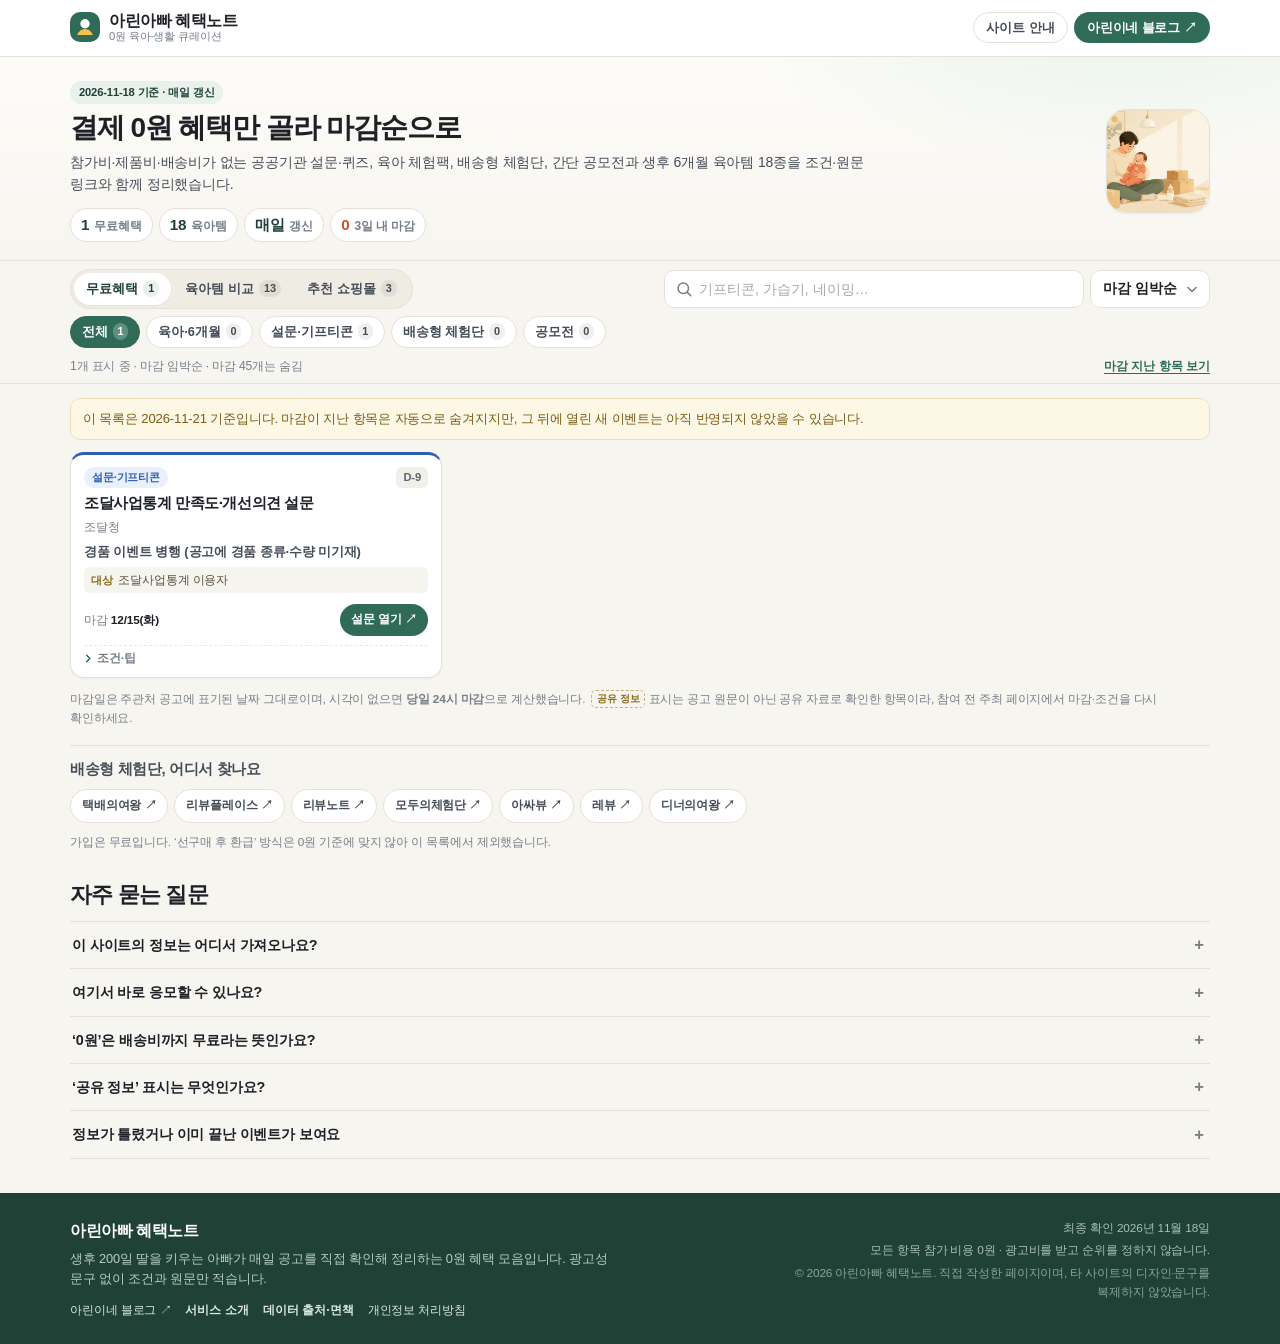
==== index.html @ 3f247040 "혜택노트: 11/21 기준 46건 갱신 — 마감 지난 9건 정리, 공개 0원 6건 추가(한양도성 만족도·북구 정책퀴즈·행안부 규제합리화·KSPO 신규사업·농식품 기술상용화 투표·관" ====
<!DOCTYPE html>
<html lang="ko">
<head>
<meta charset="utf-8">
<meta name="viewport" content="width=device-width, initial-scale=1">
<title>아린아빠 혜택노트 | 0원 육아·생활 무료혜택 46건 · 육아템 18종</title>
<meta name="description" content="결제 0원으로 참여하는 육아 체험팩, 공공기관 설문·퀴즈, 배송형 체험단, 간단 공모전 46건과 생후 6개월 육아템 18종을 마감일·조건·원문 링크로 정리했습니다. 2026년 11월 21일 기준.">
<meta name="robots" content="index, follow">
<meta name="theme-color" content="#2f6b57">
<link rel="canonical" href="https://arin-papa.github.io/">
<meta property="og:type" content="website">
<meta property="og:title" content="아린아빠 혜택노트 — 0원 육아·생활 혜택 46건">
<meta property="og:description" content="무료혜택 46건을 마감순으로, 육아템 18종을 가격·체크포인트와 함께 한 화면에 정리했습니다.">
<meta property="og:site_name" content="아린아빠 혜택노트">
<meta property="og:image" content="https://arin-papa.github.io/assets/hero-og.jpg">
<meta property="og:image:width" content="1200">
<meta property="og:image:height" content="630">
<meta property="og:image:alt" content="아빠가 아기를 안고 택배 상자 옆에 앉아 있는 육아 일러스트">
<meta name="twitter:card" content="summary_large_image">
<link rel="icon" href="data:image/svg+xml,%3Csvg xmlns='http://www.w3.org/2000/svg' viewBox='0 0 64 64'%3E%3Crect width='64' height='64' rx='16' fill='%232f6b57'/%3E%3Ccircle cx='32' cy='26' r='11' fill='%23fff'/%3E%3Cpath d='M14 50c4-9 10-14 18-14s14 5 18 14z' fill='%23f2c14e'/%3E%3C/svg%3E">
<link rel="stylesheet" href="style.css?v=20261117e">
<!-- Google tag (gtag.js) · Google Analytics 4 방문자 통계 (자세한 내용은 privacy.html 2항) -->
<script async src="https://www.googletagmanager.com/gtag/js?id=G-89RTVKR5KF"></script>
<script>
  window.dataLayer = window.dataLayer || [];
  function gtag(){dataLayer.push(arguments);}
  gtag('js', new Date());
  gtag('config', 'G-89RTVKR5KF');
</script>
</head>
<body>
<a class="skip-link" href="#main">본문으로 바로가기</a>

<header class="site-header">
  <div class="wrap header-inner">
    <a class="brand" href="./" aria-label="아린아빠 혜택노트 홈">
      <span class="brand-mark" aria-hidden="true">
        <svg viewBox="0 0 64 64" width="30" height="30" role="presentation" focusable="false">
          <rect width="64" height="64" rx="16" fill="#2f6b57"></rect>
          <circle cx="32" cy="25" r="10" fill="#ffffff"></circle>
          <path d="M15 49c3.6-8.6 9.4-13 17-13s13.4 4.4 17 13z" fill="#f2c14e"></path>
        </svg>
      </span>
      <span class="brand-text">
        <strong>아린아빠 혜택노트</strong>
        <small>0원 육아·생활 큐레이션</small>
      </span>
    </a>
    <div class="header-actions">
      <button type="button" class="btn btn-ghost" data-modal="guide">사이트 안내</button>
      <a class="btn btn-blog" href="https://blog.naver.com/sin8153" target="_blank" rel="noopener noreferrer">
        아린이네 블로그 <span aria-hidden="true">↗</span><span class="sr-only">(새 창)</span>
      </a>
    </div>
  </div>
</header>

<main id="main">
  <section class="hero">
    <div class="wrap hero-inner">
      <div class="hero-copy">
        <p class="eyebrow">2026-11-18 기준 · 매일 갱신</p>
        <h1>결제 0원 혜택만 골라 마감순으로</h1>
        <p class="hero-line">
          참가비·제품비·배송비가 없는 공공기관 설문·퀴즈, 육아 체험팩, 배송형 체험단, 간단 공모전과
          생후 6개월 육아템 18종을 조건·원문 링크와 함께 정리했습니다.
        </p>
        <ul class="stat-chips">
          <li><strong id="statTotal">46</strong> 무료혜택</li>
          <li><strong id="statItems">13</strong> 육아템</li>
          <li><strong>매일</strong> 갱신</li>
          <li class="chip-soon"><strong id="statSoon">0</strong> 3일 내 마감</li>
        </ul>
      </div>
      <img class="hero-thumb" src="assets/hero.webp" width="1440" height="810"
           alt="아빠가 아기를 안고 거실에서 택배 상자와 함께 앉아 있는 육아 일러스트"
           fetchpriority="high" decoding="async">
    </div>
  </section>

  <section class="toolbar" id="toolbar" aria-label="보기 선택과 검색">
    <div class="wrap">
      <div class="view-tabs" id="viewTabs" role="tablist" aria-label="보기">
        <button type="button" role="tab" class="view-tab is-active" data-view="events" aria-selected="true" aria-controls="view-events">
          무료혜택 <span class="vt-count" id="vtEvents">46</span>
        </button>
        <button type="button" role="tab" class="view-tab" data-view="babyitems" aria-selected="false" aria-controls="view-babyitems">
          육아템 비교 <span class="vt-count">13</span>
        </button>
        <button type="button" role="tab" class="view-tab" data-view="picks" aria-selected="false" aria-controls="view-picks">
          추천 쇼핑몰 <span class="vt-count">3</span>
        </button>
      </div>
      <div class="controls">
        <div class="search-field">
          <svg viewBox="0 0 24 24" width="18" height="18" aria-hidden="true" focusable="false">
            <circle cx="11" cy="11" r="7" fill="none" stroke="currentColor" stroke-width="2"></circle>
            <path d="M16.5 16.5 21 21" fill="none" stroke="currentColor" stroke-width="2" stroke-linecap="round"></path>
          </svg>
          <label class="sr-only" for="search">키워드 검색</label>
          <input id="search" type="search" autocomplete="off" placeholder="기프티콘, 가습기, 네이밍…">
        </div>
        <div class="select-field" id="sortField">
          <label class="sr-only" for="sort">정렬</label>
          <select id="sort">
            <option value="deadline">마감 임박순</option>
            <option value="latest">최신순</option>
          </select>
        </div>
      </div>
      <div class="tabs" id="eventsFilters">
        <div class="tabs-row" id="tabs" role="tablist" aria-label="카테고리"></div>
      </div>
      <div class="result-line" id="resultLine">
        <p id="resultCount" aria-live="polite">목록을 불러오는 중입니다…</p>
        <button type="button" class="link-btn" id="toggleExpired" aria-pressed="false">마감 지난 항목 보기</button>
      </div>
    </div>
  </section>

  <section class="wrap view" id="view-events" data-view-panel="events" aria-label="무료혜택 목록">
    <p class="stale" id="staleNotice" hidden></p>
        <noscript>
      <div class="nojs">
        <p class="nojs-title">자바스크립트를 끄고 보시는 경우 — 2026-11-21 기준 마감 전 목록</p>
        <ul>
        <li><span class="nojs-cat">공모전</span> <a href="https://blog.naver.com/ppspr/224440256164" target="_blank" rel="noopener noreferrer">2026 조달청 AI 게임·콘텐츠 공모전</a> <span class="nojs-meta">조달청 · 마감 11/22(일)</span></li>
        <li><span class="nojs-cat">설문·기프티콘</span> <a href="https://bukgu.gwangju.kr/policyQuizForm.es?mid=a10202140100&amp;pq_seq=286" target="_blank" rel="noopener noreferrer">전남광주통합특별시 북구 제41회 정책퀴즈</a> <span class="nojs-meta">전남광주통합특별시 북구 · 마감 11/22(일) 24:00</span></li>
        <li><span class="nojs-cat">설문·기프티콘</span> <a href="https://forms.gle/Fsh6T6zqCejpZkdn7" target="_blank" rel="noopener noreferrer">2026 연말 결산 &amp; 2027 프로그램 설문조사</a> <span class="nojs-meta">강원권통일플러스센터 · 마감 11/22(일)</span></li>
        <li><span class="nojs-cat">설문·기프티콘</span> <a href="https://m.site.naver.com/2k6kv" target="_blank" rel="noopener noreferrer">2026년 하반기 서울 한양도성 누리집 이용자 만족도 조사</a> <span class="nojs-meta">서울특별시 문화본부 문화유산과 · 마감 11/22(일)</span></li>
        <li><span class="nojs-cat">설문·기프티콘</span> <a href="https://www.itstat.go.kr/itstat/kor/event/EventList.html" target="_blank" rel="noopener noreferrer">11월 퀴즈이벤트 — ICT 통계포털</a> <span class="nojs-meta">정보통신정책연구원 ICT 통계포털 · 마감 11/22(일)</span></li>
        <li><span class="nojs-cat">설문·기프티콘</span> <a href="https://docs.google.com/forms/d/e/1FAIpQLSccXsjQVhJ2QcIni8qExKxnAhWPwmHj_ldjvDSm-RMd26UBfw/viewform" target="_blank" rel="noopener noreferrer">2026년 공공기관 인지도조사</a> <span class="nojs-meta">국토안전관리원 · 마감 11/22(일)</span></li>
        <li><span class="nojs-cat">설문·기프티콘</span> <a href="https://form.naver.com/response/2wnnBoAUXQf" target="_blank" rel="noopener noreferrer">어선거래시스템 11월 퀴즈 이벤트</a> <span class="nojs-meta">한국해양교통안전공단 · 마감 11/22(일) 24:00</span></li>
        <li><span class="nojs-cat">설문·기프티콘</span> <a href="https://naver.me/xxonvx3v" target="_blank" rel="noopener noreferrer">2026년 라이브서울 만족도 조사</a> <span class="nojs-meta">서울특별시 · 마감 11/22(일)</span></li>
        <li><span class="nojs-cat">설문·기프티콘</span> <a href="https://form.naver.com/response/L5s0Ca0tbcJ" target="_blank" rel="noopener noreferrer">2026 만족도 이벤트</a> <span class="nojs-meta">행정중심복합도시건설청 · 마감 11/22(일)</span></li>
        <li><span class="nojs-cat">설문·기프티콘</span> <a href="https://form.naver.com/response/E6Xx2J8d12B" target="_blank" rel="noopener noreferrer">2026 성과공유회 우수사례(Best Practice) 대국민 투표</a> <span class="nojs-meta">한국자산관리공사(캠코) · 마감 11/23(월) 00:00</span></li>
        <li><span class="nojs-cat">배송형 체험단</span> <a href="https://www.reviewplace.co.kr" target="_blank" rel="noopener noreferrer">갓파이어 소화패치 체험단</a> <span class="nojs-meta">리뷰플레이스 · 마감 11/23(월)</span></li>
        <li><span class="nojs-cat">배송형 체험단</span> <a href="https://www.musinsa.com" target="_blank" rel="noopener noreferrer">르포스 드로즈·발열내의 체험단</a> <span class="nojs-meta">무신사 · 마감 11/23(월)</span></li>
        <li><span class="nojs-cat">설문·기프티콘</span> <a href="https://docs.google.com/forms/d/e/1FAIpQLSfQibLbHhNasaa8i2vtvhjDJBP7iXLAvYtKL-vOTcmPqJp9AA/viewform" target="_blank" rel="noopener noreferrer">2026 이용자 설문조사 — 빅카인즈</a> <span class="nojs-meta">한국언론진흥재단 · 마감 11/23(월)</span></li>
        <li><span class="nojs-cat">설문·기프티콘</span> <a href="https://forms.gle/qtry5sDFEmtrSbMZ8" target="_blank" rel="noopener noreferrer">문화빅데이터 플랫폼 이용자 만족도 조사</a> <span class="nojs-meta">한국문화정보원 · 마감 11/23(월)</span></li>
        <li><span class="nojs-cat">설문·기프티콘</span> <a href="https://forms.gle/ve2ZQSUqmarnacfN8" target="_blank" rel="noopener noreferrer">다누리포털·한국생활안내 만족도 조사</a> <span class="nojs-meta">한국건강가정진흥원 · 마감 11/23(월)</span></li>
        <li><span class="nojs-cat">설문·기프티콘</span> <a href="https://form.naver.com/response/F2bdd7Tb5NB" target="_blank" rel="noopener noreferrer">국립여성사전시관 누리집 이용객 만족도 설문</a> <span class="nojs-meta">국립여성사전시관(성평등가족부) · 마감 11/23(월)</span></li>
        <li><span class="nojs-cat">설문·기프티콘</span> <a href="https://form.naver.com/response/Bvym7XatZpO" target="_blank" rel="noopener noreferrer">2026년 공공데이터 대국민 설문조사</a> <span class="nojs-meta">부산시설공단 · 마감 11/24(화) 18:00</span></li>
        <li><span class="nojs-cat">배송형 체험단</span> <a href="https://tqueens.net/taste/1658488" target="_blank" rel="noopener noreferrer">[블레쥬] 아토지세라 피부장벽 크림 체험단</a> <span class="nojs-meta">택배의여왕 · 마감 11/24(화)</span></li>
        <li><span class="nojs-cat">배송형 체험단</span> <a href="https://tqueens.net/taste/1641048" target="_blank" rel="noopener noreferrer">[모먼스트] 매트리스 방수커버 체험단</a> <span class="nojs-meta">택배의여왕 · 마감 11/24(화)</span></li>
        <li><span class="nojs-cat">배송형 체험단</span> <a href="https://tqueens.net/taste/1634371" target="_blank" rel="noopener noreferrer">[스낵큐] 저당 흑미비스킷 체험단</a> <span class="nojs-meta">택배의여왕 · 마감 11/24(화)</span></li>
        <li><span class="nojs-cat">설문·기프티콘</span> <a href="https://naver.me/5vJ9wBGB" target="_blank" rel="noopener noreferrer">SNS 만족도 조사</a> <span class="nojs-meta">대구광역시 북구청 · 마감 11/24(화)</span></li>
        <li><span class="nojs-cat">설문·기프티콘</span> <a href="https://modu.go.kr/fron/jdgmn/jdgmnView.do?menu_id=393&amp;qustnr_id=ad8b2fec1f24433f85203953e7700d65" target="_blank" rel="noopener noreferrer">KSPO 신규사업 발굴 아이디어 공모 국민심사</a> <span class="nojs-meta">서울올림픽기념국민체육진흥공단 · 마감 11/24(화) 24:00</span></li>
        <li><span class="nojs-cat">배송형 체험단</span> <a href="https://tqueens.net/taste/1660064" target="_blank" rel="noopener noreferrer">[덴틱스] 칫솔살균기 0차 체험단</a> <span class="nojs-meta">택배의여왕 × 덴틱스 · 마감 11/25(수)</span></li>
        <li><span class="nojs-cat">설문·기프티콘</span> <a href="https://form.naver.com/response/AJpHyznLro8" target="_blank" rel="noopener noreferrer">2026 홈페이지 이용자 만족도 조사</a> <span class="nojs-meta">농식품정보누리 · 마감 11/27(금) 23:30</span></li>
        <li><span class="nojs-cat">설문·기프티콘</span> <a href="https://www.haman.go.kr" target="_blank" rel="noopener noreferrer">2026 함안을 빛낸 으뜸 정책 10선 설문</a> <span class="nojs-meta">함안군 · 마감 11/27(금)</span></li>
        <li><span class="nojs-cat">설문·기프티콘</span> <a href="https://docs.google.com/forms/d/e/1FAIpQLScbULxGiqtyLKZudfC277jBbyqD3F9ARdtvrijmKfpslPKqsw/viewform" target="_blank" rel="noopener noreferrer">가치체계 공유도 2차 조사</a> <span class="nojs-meta">국토안전관리원 · 마감 11/27(금)</span></li>
        <li><span class="nojs-cat">설문·기프티콘</span> <a href="https://forms.gle/QWdVmEYnasWsddWJ8" target="_blank" rel="noopener noreferrer">2026 지진안전 누리집 11월 퀴즈 EVENT</a> <span class="nojs-meta">행정안전부 지진안전 누리집 · 마감 11/27(금)</span></li>
        <li><span class="nojs-cat">공모전</span> <a href="https://main.kotsa.or.kr/portal/bbs/notice_view.do?bbscCode=notice&amp;bbscSeqn=18460&amp;menuCode=05010100" target="_blank" rel="noopener noreferrer">저상 좌석버스 네이밍·아이콘 공모전</a> <span class="nojs-meta">(사)한국지체장애인협회 · 마감 11/29(일)</span></li>
        <li><span class="nojs-cat">설문·기프티콘</span> <a href="https://www.gy1pick.kr" target="_blank" rel="noopener noreferrer">고양소식·고양원픽 독자 만족도 조사</a> <span class="nojs-meta">고양특례시 · 마감 11/29(일)</span></li>
        <li><span class="nojs-cat">설문·기프티콘</span> <a href="https://d2y0dq2lemx2do.cloudfront.net" target="_blank" rel="noopener noreferrer">누리집 이용자 만족도 조사</a> <span class="nojs-meta">국립한글박물관 · 마감 11/29(일)</span></li>
        <li><span class="nojs-cat">설문·기프티콘</span> <a href="https://www.nhis.or.kr" target="_blank" rel="noopener noreferrer">건강모아 서비스 만족도 조사 이벤트</a> <span class="nojs-meta">국민건강보험공단 · 마감 11/29(일)</span></li>
        <li><span class="nojs-cat">설문·기프티콘</span> <a href="https://www.epeople.go.kr/nep/thk/subj/SubjThinkList.npaid" target="_blank" rel="noopener noreferrer">관세국경인재개발원 2차 기관 인지도 설문조사</a> <span class="nojs-meta">관세청 관세국경인재개발원 · 마감 11/30(월) 00:00</span></li>
        <li><span class="nojs-cat">설문·기프티콘</span> <a href="https://modu.go.kr/fron/jdgmn/jdgmnView.do?menu_id=393&amp;qustnr_id=f8772134e8a44ee194218261dfae53c2" target="_blank" rel="noopener noreferrer">2026 농식품 기술상용화 우수성과 국민투표</a> <span class="nojs-meta">농림식품기술기획평가원 · 마감 11/30(월) 15:00</span></li>
        <li><span class="nojs-cat">육아·6개월</span> <a href="https://docs.google.com/forms/d/e/1FAIpQLSfiSA7Lm6ufAeTxc_Cmn6Pm63NlQdiByehWYnpaGNhgd9JYqw/viewform" target="_blank" rel="noopener noreferrer">토리박스 1차 — 12개 브랜드 육아 큐레이션 박스</a> <span class="nojs-meta">마더케이 멘토리 · 마감 11/30(월)</span></li>
        <li><span class="nojs-cat">설문·기프티콘</span> <a href="https://naver.me/xvCODXOE" target="_blank" rel="noopener noreferrer">보조금통합포털 만족도 설문조사</a> <span class="nojs-meta">보조금통합포털(기획재정부·한국재정정보원) · 마감 11/30(월)</span></li>
        <li><span class="nojs-cat">설문·기프티콘</span> <a href="https://form.naver.com/response/AoMxY2hwW3X" target="_blank" rel="noopener noreferrer">2026년 시정소식지 「복사골부천」 만족도 조사</a> <span class="nojs-meta">부천시 · 마감 11/30(월)</span></li>
        <li><span class="nojs-cat">설문·기프티콘</span> <a href="https://forms.gle/9ZFXEF5FzUYPyztDA" target="_blank" rel="noopener noreferrer">디지털윤리 퀴즈 「AI 육아상담소」 11월</a> <span class="nojs-meta">방송미디어통신위원회·한국지능정보사회진흥원 · 마감 11/30(월)</span></li>
        <li><span class="nojs-cat">설문·기프티콘</span> <a href="https://forms.gle/WJDgMfBPfS6yhoCJ8" target="_blank" rel="noopener noreferrer">디지털윤리 퀴즈 「AI 진실게임」 11월</a> <span class="nojs-meta">방송미디어통신위원회·한국지능정보사회진흥원 · 마감 11/30(월)</span></li>
        <li><span class="nojs-cat">설문·기프티콘</span> <a href="https://walla.my/v/xMphf8rGqz7WEkav8WBy" target="_blank" rel="noopener noreferrer">전력을 다해 맞혀라! 전력퀴즈</a> <span class="nojs-meta">한국전력공사 · 마감 11/30(월)</span></li>
        <li><span class="nojs-cat">설문·기프티콘</span> <a href="https://modu.go.kr/fron/jdgmn/jdgmnView.do?menu_id=393&amp;qustnr_id=ca79b2f1456340ec9894847c50747a0d" target="_blank" rel="noopener noreferrer">2026년 지방규제합리화 우수사례 경진대회 국민심사</a> <span class="nojs-meta">행정안전부 · 마감 11/30(월) 24:00</span></li>
        <li><span class="nojs-cat">설문·기프티콘</span> <a href="https://form.naver.com/response/1w5gUehLRwP" target="_blank" rel="noopener noreferrer">11월 보훈문화 종합 포털 퀴즈 이벤트</a> <span class="nojs-meta">국가보훈부 · 마감 11/30(월)</span></li>
        <li><span class="nojs-cat">설문·기프티콘</span> <a href="https://nabo.go.kr/ko/fiscalQuiz/quiz.do?key=2507040020" target="_blank" rel="noopener noreferrer">11월 재정 퀴즈</a> <span class="nojs-meta">국회예산정책처 · 마감 11/30(월)</span></li>
        <li><span class="nojs-cat">설문·기프티콘</span> <a href="https://job.gwangyang.go.kr" target="_blank" rel="noopener noreferrer">굿잡광양 서비스 만족도 조사</a> <span class="nojs-meta">광양시 · 마감 12/2(수)</span></li>
        <li><span class="nojs-cat">공모전</span> <a href="https://form.naver.com/response/JsbhhcPWUcK" target="_blank" rel="noopener noreferrer">「신청주의 개선」 정책브랜드 명칭·슬로건 공모전</a> <span class="nojs-meta">보건복지부 · 마감 12/4(금)</span></li>
        <li><span class="nojs-cat">설문·기프티콘</span> <a href="https://forms.gle/d4qEg4VeLMq3tfbU6" target="_blank" rel="noopener noreferrer">부산 시민열린마루 홈페이지 개선의견 이벤트</a> <span class="nojs-meta">부산광역시 · 마감 12/4(금)</span></li>
        <li><span class="nojs-cat">설문·기프티콘</span> <a href="https://naver.me/58qm5d7i" target="_blank" rel="noopener noreferrer">조달사업통계 만족도·개선의견 설문</a> <span class="nojs-meta">조달청 · 마감 12/15(화)</span></li>
        </ul>
      </div>
    </noscript>
    <div class="grid" id="eventGrid"></div>
    <div class="empty" id="emptyState" hidden>
      <p class="empty-title">조건에 맞는 항목이 없습니다</p>
      <p class="empty-desc">검색어를 지우거나 다른 카테고리를 선택해 보세요. 마감된 항목은 기본으로 숨겨집니다.</p>
      <button type="button" class="btn btn-line" id="resetFilters">필터 초기화</button>
    </div>
    <p class="list-note" id="listNote">
      마감일은 주관처 공고에 표기된 날짜 그대로이며, 시각이 없으면 <strong>당일 24시 마감</strong>으로 계산했습니다.
      <span class="flag">공유 정보</span> 표시는 공고 원문이 아닌 공유 자료로 확인한 항목이라, 참여 전 주최 페이지에서 마감·조건을 다시 확인하세요.
    </p>

    <div class="platforms" id="platforms">
      <h2 class="sub-title">배송형 체험단, 어디서 찾나요</h2>
      <ul class="chip-list">
        <li><a href="https://tqueens.net" target="_blank" rel="noopener noreferrer">택배의여왕 <span aria-hidden="true">↗</span></a></li>
        <li><a href="https://www.reviewplace.co.kr" target="_blank" rel="noopener noreferrer">리뷰플레이스 <span aria-hidden="true">↗</span></a></li>
        <li><a href="https://www.reviewnote.co.kr" target="_blank" rel="noopener noreferrer">리뷰노트 <span aria-hidden="true">↗</span></a></li>
        <li><a href="https://modan.kr" target="_blank" rel="noopener noreferrer">모두의체험단 <span aria-hidden="true">↗</span></a></li>
        <li><a href="https://assaview.co.kr" target="_blank" rel="noopener noreferrer">아싸뷰 <span aria-hidden="true">↗</span></a></li>
        <li><a href="https://www.revu.net" target="_blank" rel="noopener noreferrer">레뷰 <span aria-hidden="true">↗</span></a></li>
        <li><a href="https://dinnerqueen.net" target="_blank" rel="noopener noreferrer">디너의여왕 <span aria-hidden="true">↗</span></a></li>
      </ul>
      <p class="small-note">가입은 무료입니다. ‘선구매 후 환급’ 방식은 0원 기준에 맞지 않아 이 목록에서 제외했습니다.</p>
    </div>
  </section>

  <section class="wrap view" id="view-babyitems" data-view-panel="babyitems" aria-label="육아템 비교">
    <div class="view-head">
      <h2 class="section-title">생후 6개월~돌 전, 실제로 쓰는 육아템 18종</h2>
      <p class="section-desc">
        이유식이 시작되고 잠자리가 길어지는 시기 — 품목별 핵심 포인트와 가격대, 고를 때 볼 것만 한 줄로 정리했습니다.
        <span class="muted">가격은 2026년 11월 국내 판매가 기준이며 구성·판매처에 따라 달라집니다.</span>
      </p>
    </div>

    <div class="aff-grid" id="affiliateBody"></div>
    <p class="empty" id="affiliateEmpty" hidden>검색어에 맞는 육아템이 없습니다.</p>

    <p class="disclosure">
      <strong>제휴 안내:</strong> 이 포스팅은 네이버 쇼핑 커넥트 활동의 일환으로, 판매 발생 시 수수료를 제공받습니다.
      이 포스팅은 쿠팡 파트너스 활동의 일환으로, 이에 따른 일정액의 수수료를 제공받습니다.
      각 카드의 구매 버튼은 쿠팡 파트너스·네이버 쇼핑커넥트 등 제휴 링크이며,
      링크를 통하든 직접 구매하든 결제 금액은 같습니다. 제휴 여부는 목록 순위나 소개 내용에 영향을 주지 않습니다.
    </p>
  </section>

  <section class="wrap view" id="view-picks" data-view-panel="picks" aria-label="추천 쇼핑몰">
    <div class="view-head">
      <p class="pick-label">제휴 · 광고</p>
      <h2 class="section-title">아린아빠 추천 쇼핑몰 3곳</h2>
      <p class="section-desc">
        육아용품과 생활용품을 살 때 참고할 만한 곳입니다. 아래 링크는 모두 제휴 링크이며,
        링크를 거쳐 구매하면 운영자가 수수료를 받습니다. 구매 금액은 링크를 거치든 직접 사든 같습니다.
      </p>
    </div>
    <p class="disclosure disclosure--lead">
      <strong>제휴 안내:</strong> 저는 위 상품·서비스를 소개하면서 애드픽으로부터 수수료를 받습니다.
      애드픽 쇼핑메이트는 회원가입과 이용이 무료이고, 가입 후 애드픽을 거쳐 쇼핑하면 구매 금액의 일부가
      포인트로 적립됩니다. 수수료는 이 목록의 순서나 소개 내용에 영향을 주지 않습니다.
    </p>
    <ul class="pick-grid">
      <li class="pick-card">
        <p class="pick-tag">유아동 전문몰</p>
        <h3>보리보리</h3>
        <p class="pick-desc">아기 옷·수유용품·이유식 도구를 베이비·토들러·키즈로 나눠 봅니다.</p>
        <p class="pick-meta">아기 옷 · 수유용품 · 이유식 도구</p>
        <a class="pick-btn" href="https://bitl.bz/r22LhM" target="_blank" rel="sponsored noopener noreferrer" data-partner="adpick">보리보리 둘러보기 <span aria-hidden="true">↗</span><span class="sr-only">(새 창 · 제휴 링크)</span></a>
      </li>
      <li class="pick-card">
        <p class="pick-tag">쇼핑 경유 적립</p>
        <h3>애드픽 쇼핑메이트</h3>
        <p class="pick-desc">평소처럼 쇼핑하되 애드픽을 거치면 구매 금액의 일부가 포인트로 쌓입니다.</p>
        <p class="pick-meta">무료 가입 · 쇼핑 경유 적립</p>
        <a class="pick-btn" href="https://deg.kr/521f142" target="_blank" rel="sponsored noopener noreferrer" data-partner="adpick">쇼핑메이트 가입하기 <span aria-hidden="true">↗</span><span class="sr-only">(새 창 · 제휴 링크)</span></a>
      </li>
      <li class="pick-card">
        <p class="pick-tag">종합몰</p>
        <h3>11번가</h3>
        <p class="pick-desc">기저귀·물티슈·세제처럼 자주 사는 생필품 가격을 비교할 때 씁니다.</p>
        <p class="pick-meta">생필품 · 기저귀 · 세제</p>
        <a class="pick-btn" href="https://bitl.bz/tJc2fZ" target="_blank" rel="sponsored noopener noreferrer" data-partner="adpick">11번가 둘러보기 <span aria-hidden="true">↗</span><span class="sr-only">(새 창 · 제휴 링크)</span></a>
      </li>
    </ul>
    <p class="small-note">
      비교표의 쿠팡·네이버 링크도 제휴 링크입니다. 결제 전 쿠폰·배송비까지 한 번 더 확인하세요.
    </p>
  </section>

  <section class="faq" id="faq">
    <div class="wrap">
      <h2 class="section-title">자주 묻는 질문</h2>
      <details>
        <summary>이 사이트의 정보는 어디서 가져오나요?</summary>
        <p>주관 기관·브랜드의 공고 페이지와 실제 응모 화면에서 확인한 내용만 옮겼습니다. 항목마다 ‘확인 날짜’와 원문 링크를 표시했고, 2차 자료로만 확인한 항목은 <strong>공유 정보</strong> 표시를 붙였습니다.</p>
      </details>
      <details>
        <summary>여기서 바로 응모할 수 있나요?</summary>
        <p>아니요. 이 사이트는 개인정보를 받지 않습니다. 각 카드의 <strong>신청</strong> 버튼을 누르면 주관처의 실제 응모 화면으로 이동합니다.</p>
      </details>
      <details>
        <summary>‘0원’은 배송비까지 무료라는 뜻인가요?</summary>
        <p>참가비·제품비·배송비를 신청자가 부담하지 않는 항목만 0원으로 표시했습니다. 자부담이 있는 항목은 목록에 넣지 않았습니다.</p>
      </details>
      <details>
        <summary>‘공유 정보’ 표시는 무엇인가요?</summary>
        <p>공고 원문 대신 공유받은 자료로 확인한 항목입니다. 제품명과 대략적인 마감일은 맞지만 세부 조건이 바뀔 수 있어, 신청 전 플랫폼에서 마감 시각과 참여 조건을 다시 확인하시길 권합니다.</p>
      </details>
      <details>
        <summary>정보가 틀렸거나 이미 끝난 이벤트가 보여요</summary>
        <p>마감이 지난 항목은 자동으로 숨겨지지만, 주관처 사정으로 조기 마감되는 경우가 있습니다. 잘못된 정보는 <a href="#footer">문의</a>로 알려 주시면 확인 후 고치겠습니다.</p>
      </details>
    </div>
  </section>
</main>

<footer class="site-footer" id="footer">
  <div class="wrap footer-grid">
    <div>
      <p class="footer-brand">아린아빠 혜택노트</p>
      <p class="footer-desc">
        생후 200일 딸을 키우는 아빠가 매일 공고를 직접 확인해 정리하는 0원 혜택 모음입니다.
        광고성 문구 없이 조건과 원문만 적습니다.
      </p>
      <p class="footer-links">
        <a href="https://blog.naver.com/sin8153" target="_blank" rel="noopener noreferrer">아린이네 블로그 <span aria-hidden="true">↗</span></a>
        <button type="button" class="link-btn" data-modal="about">서비스 소개</button>
        <button type="button" class="link-btn" data-modal="sources">데이터 출처·면책</button>
        <a href="privacy.html">개인정보 처리방침</a>
      </p>
    </div>
    <div class="footer-meta">
      <p>최종 확인 <time datetime="2026-11-18">2026년 11월 18일</time></p>
      <p>모든 항목 참가 비용 0원 · 광고비를 받고 순위를 정하지 않습니다.</p>
      <p class="footer-copy">© 2026 아린아빠 혜택노트. 직접 작성한 페이지이며, 타 사이트의 디자인·문구를 복제하지 않았습니다.</p>
    </div>
  </div>
</footer>

<div class="modal" id="modal" hidden>
  <div class="modal-backdrop" data-close="backdrop"></div>
  <div class="modal-panel" role="dialog" aria-modal="true" aria-labelledby="modalTitle" aria-describedby="modalBody">
    <button type="button" class="modal-close" data-close aria-label="창 닫기">✕</button>
    <h2 id="modalTitle">안내</h2>
    <div id="modalBody" class="modal-body"></div>
  </div>
</div>

<template id="tpl-guide">
  <h3>이 사이트는 이렇게 운영됩니다</h3>
  <p>결제가 필요한 항목은 싣지 않습니다. 참가비·제품비·배송비를 신청자가 부담하는 이벤트, 선구매 후 환급형 캠페인은 목록에서 제외했습니다.</p>
  <h3>0원 혜택, 이렇게 쓰면 좋습니다</h3>
  <ul>
    <li><strong>D-3부터</strong> — 기본 정렬이 마감 임박순입니다. 3일 안에 끝나는 항목부터 처리하면 놓치지 않습니다.</li>
    <li><strong>조건 먼저</strong> — 월령·지역·SNS 인증 요구는 당첨 후에도 문제가 됩니다. 조건이 맞지 않으면 넘기세요.</li>
    <li><strong>리뷰 미션은 시간까지</strong> — 사진 15장·영상 1개·800자 같은 미션은 촬영 시간까지 계산해야 합니다.</li>
    <li><strong>개인정보는 최소만</strong> — 계좌 비밀번호나 신분증 원본을 요구하는 곳은 응모하지 마세요.</li>
  </ul>
  <h3>표시 기준</h3>
  <ul>
    <li><strong>0원</strong> — 신청자 부담 없이 참여할 수 있는 항목</li>
    <li><strong>D-day</strong> — 오늘을 기준으로 계산한 남은 날 (당일 24시 마감 반영)</li>
    <li><strong>대상</strong> — 참여 자격이 좁혀진 항목의 한 줄 조건</li>
    <li><strong>공유 정보</strong> — 원문 대신 공유 자료로 확인해, 참여 전 재확인이 필요한 항목</li>
  </ul>
  <h3>순위는 돈으로 정하지 않습니다</h3>
  <p>광고비나 제휴 수수료를 받고 목록 순서를 바꾸지 않습니다. 기본 정렬은 마감이 가까운 순서입니다.</p>
  <h3>응모는 본인 확인 후 직접</h3>
  <p>이 사이트는 개인정보를 수집하지 않으며, 회원가입·응모 대행도 하지 않습니다. 모든 신청은 원문 페이지에서 직접 진행됩니다. 자세한 내용은 <a href="privacy.html">개인정보 처리방침</a>에 정리해 두었습니다.</p>
</template>

<template id="tpl-about">
  <h3>무엇을 하는 곳인가요</h3>
  <p>육아 중에도 5분 안에 확인할 수 있는 ‘0원 혜택 목록’을 만들고 있습니다. 공공기관 설문·퀴즈, 브랜드 체험팩, 배송형 체험단, 상금이 작아도 응모가 간단한 공모전을 매일 살펴보고, 조건이 명확한 43건을 남겼습니다.</p>
  <h3>왜 0원만 다루나요</h3>
  <p>아이 용품은 이미 지출이 많은 항목입니다. 혜택을 찾다가 오히려 돈을 쓰는 구조(선구매 후 환급, 배송비 자부담, 유료 멤버십 조건)는 혜택이 아니라고 판단해 넣지 않습니다.</p>
  <h3>육아템 18종은 왜 비교하나요</h3>
  <p>생후 6개월 전후로 실제로 사게 되는 품목만 골라, 가격대와 고를 때 볼 점을 함께 적었습니다. 구매 버튼은 제휴 링크이지만 소개 순서와 평가에는 영향을 주지 않습니다.</p>
  <h3>운영자</h3>
  <p>생후 200일 딸을 키우는 개인 운영자입니다. 육아 기록은 <a href="https://blog.naver.com/sin8153" target="_blank" rel="noopener noreferrer">아린이네 블로그</a>에 남기고 있습니다.</p>
</template>

<template id="tpl-sources">
  <h3>데이터 출처</h3>
  <ul>
    <li>각 카드에 표시된 주관 기관·브랜드의 공고 페이지 및 실제 응모 화면</li>
    <li>공공기관 이벤트는 해당 기관 홈페이지 공지, 네이버폼·구글폼 응모 페이지</li>
    <li>체험단은 택배의여왕·리뷰플레이스·리뷰노트·모두의체험단·아싸뷰 등 플랫폼의 캠페인 페이지</li>
    <li>상품 정보는 네이버 쇼핑 상품 페이지(가격·리뷰 수)와 판매처 공식 안내</li>
  </ul>
  <h3>면책</h3>
  <p>이 사이트는 정보 제공 목적의 요약 페이지입니다. 각 이벤트의 주최자는 해당 기관·브랜드이며, 이 사이트는 응모·선정·배송·경품 지급의 당사자가 아닙니다.</p>
  <p>마감일·경품·조건은 주관처 사정으로 예고 없이 바뀔 수 있습니다. 응모 전 반드시 원문 공고를 확인하시고, 원문과 이 페이지의 내용이 다를 경우 원문이 우선합니다.</p>
  <p>정보의 오류나 지연으로 생긴 손해에 대해 운영자는 책임지지 않습니다. 잘못된 정보를 발견하면 알려 주시면 확인 후 수정합니다.</p>
  <h3>저작권</h3>
  <p>이 페이지의 문장과 디자인은 운영자가 직접 작성했습니다. 각 이벤트의 명칭·상표는 해당 권리자에게 있으며, 원문 내용을 복제하지 않고 사실만 요약했습니다.</p>
  <p>이미지(히어로 배너·상품 썸네일)는 운영자가 직접 만든 일러스트이거나 제휴 상품 이미지입니다. 다른 사이트의 사진을 가져오거나 연결(핫링크)하지 않았습니다.</p>
</template>

<script src="data/events.js?v=20261117e"></script>
<script src="app.js?v=20261117e"></script>
</body>
</html>
---- style.css ----
/* ==========================================================================
   아린아빠 혜택노트 — style.css
   고밀도·컴팩트 레이아웃. 외부 폰트·프레임워크 없이 직접 작성했습니다.
   ========================================================================== */

:root {
  --bg: #f7f5f0;
  --surface: #ffffff;
  --ink: #1d2126;
  --ink-soft: #454d57;
  --muted: #767e88;
  --line: #e6e1d6;
  --brand: #2f6b57;
  --brand-dark: #1f4136;
  --brand-soft: #e8f1ec;
  --accent: #c9522c;
  --gold: #e5b53f;
  --baby: #b2416f;
  --baby-bg: #fdeef4;
  --survey: #2f5fb3;
  --survey-bg: #eaf0fb;
  --delivery: #2b7355;
  --delivery-bg: #e7f5ee;
  --contest: #6544b8;
  --contest-bg: #f0ebfb;
  --radius: 14px;
  --shadow-sm: 0 1px 2px rgba(28, 32, 38, 0.05);
  --shadow-md: 0 8px 20px rgba(28, 32, 38, 0.08);
}

*,
*::before,
*::after {
  box-sizing: border-box;
}

[hidden] {
  display: none !important;
}

html {
  scroll-behavior: smooth;
  -webkit-text-size-adjust: 100%;
}

section[id],
main[id] {
  scroll-margin-top: 120px;
}

body {
  margin: 0;
  background: var(--bg);
  color: var(--ink);
  font-family: "Pretendard", -apple-system, BlinkMacSystemFont, "Apple SD Gothic Neo",
    "Malgun Gothic", "맑은 고딕", "Noto Sans KR", "Segoe UI", Roboto, sans-serif;
  font-size: 15px;
  line-height: 1.55;
  letter-spacing: -0.01em;
  word-break: keep-all;
  overflow-wrap: anywhere;
}

h1, h2, h3, h4 {
  margin: 0;
  line-height: 1.3;
  letter-spacing: -0.025em;
}

p {
  margin: 0;
}

ul, ol {
  margin: 0;
  padding: 0;
  list-style: none;
}

a {
  color: var(--brand);
  text-decoration: none;
}

a:hover {
  text-decoration: underline;
}

button {
  font: inherit;
  color: inherit;
}

:focus-visible {
  outline: 3px solid rgba(47, 107, 87, 0.45);
  outline-offset: 2px;
  border-radius: 6px;
}

.sr-only {
  position: absolute;
  width: 1px;
  height: 1px;
  padding: 0;
  margin: -1px;
  overflow: hidden;
  clip: rect(0 0 0 0);
  white-space: nowrap;
  border: 0;
}

.skip-link {
  position: absolute;
  left: 12px;
  top: -48px;
  z-index: 100;
  padding: 10px 16px;
  border-radius: 10px;
  background: var(--brand);
  color: #fff;
  transition: top 0.15s ease;
}

.skip-link:focus {
  top: 12px;
}

.wrap {
  width: min(1140px, 100% - 28px);
  margin: 0 auto;
}

.muted {
  color: var(--muted);
  font-weight: 400;
}

/* ── 헤더 ───────────────────────────────────────────────── */

.site-header {
  background: var(--surface);
  border-bottom: 1px solid var(--line);
}

.header-inner {
  display: flex;
  flex-wrap: wrap;
  align-items: center;
  justify-content: space-between;
  gap: 8px;
  padding: 11px 0 12px;
}

.brand {
  display: flex;
  align-items: center;
  gap: 9px;
  color: inherit;
  text-decoration: none;
}

.brand:hover {
  text-decoration: none;
}

.brand-mark {
  display: inline-flex;
  flex: 0 0 auto;
  border-radius: 10px;
  overflow: hidden;
}

.brand-text {
  display: flex;
  flex-direction: column;
  line-height: 1.2;
}

.brand-text strong {
  font-size: 1rem;
  font-weight: 800;
  letter-spacing: -0.03em;
}

.brand-text small {
  font-size: 0.7rem;
  color: var(--muted);
}

.header-actions {
  display: flex;
  align-items: center;
  gap: 6px;
  margin-left: auto;
}

.btn {
  display: inline-flex;
  align-items: center;
  gap: 4px;
  padding: 7px 12px;
  border: 1px solid transparent;
  border-radius: 999px;
  font-size: 0.8rem;
  font-weight: 700;
  line-height: 1.2;
  white-space: nowrap;
  cursor: pointer;
  transition: background 0.15s ease, border-color 0.15s ease;
}

.btn:hover {
  text-decoration: none;
}

.btn-ghost {
  background: var(--surface);
  border-color: var(--line);
  color: var(--ink-soft);
}

.btn-ghost:hover {
  background: var(--brand-soft);
}

.btn-blog {
  background: var(--brand);
  color: #fff;
}

.btn-blog:hover {
  background: var(--brand-dark);
}

.btn-line {
  background: transparent;
  border-color: var(--brand);
  color: var(--brand);
}

/* ── 히어로(컴팩트) ─────────────────────────────────────── */

.hero {
  padding: 20px 0 16px;
  background:
    radial-gradient(600px 240px at 88% -30%, #e6f1ea 0%, rgba(230, 241, 234, 0) 70%),
    linear-gradient(180deg, #fdfcf8 0%, var(--bg) 100%);
  border-bottom: 1px solid var(--line);
}

.hero-inner {
  display: flex;
  align-items: center;
  justify-content: space-between;
  gap: 14px;
}

.hero-copy {
  display: flex;
  flex-direction: column;
  align-items: flex-start;
  gap: 6px;
  min-width: 0;
}

.hero-thumb {
  display: none;
  flex: 0 0 auto;
  width: 104px;
  height: 104px;
  border: 1px solid var(--line);
  border-radius: 20px;
  object-fit: cover;
  object-position: 40% 50%;
  box-shadow: var(--shadow-sm);
}

.eyebrow {
  display: inline-block;
  padding: 3px 9px;
  border-radius: 999px;
  background: var(--brand-soft);
  color: var(--brand-dark);
  font-size: 0.7rem;
  font-weight: 700;
}

.hero h1 {
  font-size: clamp(1.3rem, 4.4vw, 1.75rem);
  font-weight: 800;
  letter-spacing: -0.04em;
}

.hero-line {
  max-width: 52rem;
  color: var(--ink-soft);
  font-size: 0.88rem;
}

.stat-chips {
  display: flex;
  flex-wrap: wrap;
  gap: 6px;
  margin-top: 6px;
}

.stat-chips li {
  display: inline-flex;
  align-items: baseline;
  gap: 5px;
  padding: 4px 10px;
  border: 1px solid var(--line);
  border-radius: 999px;
  background: var(--surface);
  color: var(--muted);
  font-size: 0.75rem;
  font-weight: 600;
}

.stat-chips strong {
  color: var(--brand-dark);
  font-size: 0.95rem;
  font-weight: 800;
  font-variant-numeric: tabular-nums;
}

.stat-chips .chip-soon strong {
  color: var(--accent);
}

/* ── 툴바 ───────────────────────────────────────────────── */

.toolbar {
  position: sticky;
  top: 0;
  z-index: 30;
  padding: 8px 0 7px;
  background: rgba(247, 245, 240, 0.96);
  border-bottom: 1px solid var(--line);
  backdrop-filter: saturate(150%) blur(10px);
  -webkit-backdrop-filter: saturate(150%) blur(10px);
}

.toolbar .wrap {
  display: flex;
  flex-wrap: wrap;
  align-items: center;
  gap: 7px 10px;
}

.view-tabs {
  display: inline-flex;
  flex: 0 0 auto;
  padding: 3px;
  border: 1px solid var(--line);
  border-radius: 999px;
  background: #efece4;
  gap: 2px;
}

.view-tab {
  display: inline-flex;
  align-items: center;
  gap: 5px;
  padding: 6px 12px;
  border: 0;
  border-radius: 999px;
  background: transparent;
  color: var(--ink-soft);
  font-size: 0.82rem;
  font-weight: 700;
  white-space: nowrap;
  cursor: pointer;
}

.view-tab:hover {
  background: rgba(255, 255, 255, 0.7);
}

.view-tab.is-active {
  background: var(--surface);
  color: var(--brand-dark);
  box-shadow: var(--shadow-sm);
}

.vt-count {
  min-width: 1.5em;
  padding: 0 5px;
  border-radius: 999px;
  background: rgba(29, 33, 38, 0.07);
  font-size: 0.68rem;
  font-weight: 800;
  text-align: center;
}

.view-tab.is-active .vt-count {
  background: var(--brand-soft);
  color: var(--brand-dark);
}

.controls {
  display: flex;
  flex-wrap: wrap;
  gap: 6px;
  flex: 1 1 240px;
  justify-content: flex-end;
}

.search-field {
  position: relative;
  flex: 1 1 200px;
  display: flex;
  align-items: center;
  max-width: 420px;
}

.search-field svg {
  position: absolute;
  left: 11px;
  color: var(--muted);
  pointer-events: none;
}

.search-field input {
  width: 100%;
  height: 38px;
  padding: 0 12px 0 34px;
  border: 1px solid var(--line);
  border-radius: 10px;
  background: var(--surface);
  color: var(--ink);
  font: inherit;
  font-size: 0.88rem;
  appearance: none;
}

.search-field input::placeholder {
  color: #a3a9b1;
}

.search-field input:focus {
  border-color: var(--brand);
  outline: none;
  box-shadow: 0 0 0 3px rgba(47, 107, 87, 0.13);
}

.select-field select {
  height: 38px;
  padding: 0 32px 0 12px;
  border: 1px solid var(--line);
  border-radius: 10px;
  background: var(--surface)
    url("data:image/svg+xml,%3Csvg xmlns='http://www.w3.org/2000/svg' width='14' height='14' viewBox='0 0 14 14'%3E%3Cpath d='M3 5.5 7 9.5 11 5.5' fill='none' stroke='%23767e88' stroke-width='1.6' stroke-linecap='round' stroke-linejoin='round'/%3E%3C/svg%3E")
    no-repeat right 10px center;
  color: var(--ink);
  font: inherit;
  font-size: 0.85rem;
  font-weight: 600;
  cursor: pointer;
  appearance: none;
}

.select-field select:focus {
  border-color: var(--brand);
  outline: none;
  box-shadow: 0 0 0 3px rgba(47, 107, 87, 0.13);
}

.tabs {
  flex: 1 1 100%;
}

.tabs-row {
  display: flex;
  gap: 6px;
  overflow-x: auto;
  padding-bottom: 2px;
  scrollbar-width: none;
}

.tabs-row::-webkit-scrollbar {
  display: none;
}

.tab {
  display: inline-flex;
  align-items: center;
  gap: 5px;
  flex: 0 0 auto;
  padding: 5px 11px;
  border: 1px solid var(--line);
  border-radius: 999px;
  background: var(--surface);
  color: var(--ink-soft);
  font-size: 0.8rem;
  font-weight: 700;
  cursor: pointer;
}

.tab:hover {
  border-color: #cfd8d2;
}

.tab.is-active {
  background: var(--brand);
  border-color: var(--brand);
  color: #fff;
}

.tab-count {
  min-width: 1.4em;
  padding: 0 4px;
  border-radius: 999px;
  background: rgba(29, 33, 38, 0.07);
  font-size: 0.68rem;
  font-weight: 800;
  text-align: center;
}

.tab.is-active .tab-count {
  background: rgba(255, 255, 255, 0.24);
  color: #fff;
}

.result-line {
  display: flex;
  flex: 1 1 100%;
  align-items: center;
  justify-content: space-between;
  gap: 4px 10px;
  font-size: 0.76rem;
  color: var(--muted);
}

.link-btn {
  padding: 0;
  border: 0;
  background: none;
  color: var(--brand);
  font-size: inherit;
  font-weight: 700;
  text-decoration: underline;
  text-underline-offset: 3px;
  cursor: pointer;
}

/* ── 목록 ───────────────────────────────────────────────── */

.view {
  padding: 14px 0 4px;
}

.listings {
  padding: 22px 0 8px;
}

.stale {
  margin: 0 0 12px;
  padding: 10px 12px;
  border: 1px solid #f0dfb6;
  border-radius: 10px;
  background: #fdf7e6;
  color: #7a5c12;
  font-size: 0.82rem;
}

.grid {
  display: grid;
  grid-template-columns: 1fr;
  gap: 10px;
}

.card {
  display: flex;
  flex-direction: column;
  gap: 5px;
  padding: 12px 13px 10px;
  border: 1px solid var(--line);
  border-top: 3px solid var(--brand);
  border-radius: var(--radius);
  background: var(--surface);
  box-shadow: var(--shadow-sm);
  transition: box-shadow 0.16s ease, transform 0.16s ease, border-color 0.16s ease;
}

.card--baby { border-top-color: var(--baby); }
.card--survey { border-top-color: var(--survey); }
.card--delivery { border-top-color: var(--delivery); }
.card--contest { border-top-color: var(--contest); }

.card:hover {
  border-color: #d9d3c5;
  box-shadow: var(--shadow-md);
  transform: translateY(-1px);
}

.card.is-expired {
  opacity: 0.62;
}

.card.is-expired:hover {
  transform: none;
}

.card-top {
  display: flex;
  align-items: center;
  justify-content: space-between;
  gap: 6px;
}

.badge {
  display: inline-flex;
  align-items: center;
  padding: 2px 8px;
  border-radius: 999px;
  font-size: 0.68rem;
  font-weight: 800;
}

.badge--baby { background: var(--baby-bg); color: var(--baby); }
.badge--survey { background: var(--survey-bg); color: var(--survey); }
.badge--delivery { background: var(--delivery-bg); color: var(--delivery); }
.badge--contest { background: var(--contest-bg); color: var(--contest); }

.dday {
  flex: 0 0 auto;
  padding: 2px 7px;
  border-radius: 6px;
  font-size: 0.7rem;
  font-weight: 800;
  font-variant-numeric: tabular-nums;
}

.dday.is-normal { background: #f1efe9; color: #5c646e; }
.dday.is-soon { background: #fdf0e3; color: #b2601f; }
.dday.is-today { background: var(--accent); color: #fff; }
.dday.is-over { background: #eceae4; color: #8d939b; }

.card-title {
  display: -webkit-box;
  -webkit-line-clamp: 2;
  -webkit-box-orient: vertical;
  overflow: hidden;
  font-size: 0.95rem;
  font-weight: 800;
  letter-spacing: -0.03em;
}

.card-host {
  font-size: 0.75rem;
  color: var(--muted);
}

.flag {
  display: inline-block;
  margin-left: 3px;
  padding: 0 5px;
  border: 1px dashed #cbb26f;
  border-radius: 5px;
  color: #8a6a17;
  font-size: 0.64rem;
  font-weight: 700;
  vertical-align: 1px;
}

.card-benefit {
  display: -webkit-box;
  -webkit-line-clamp: 2;
  -webkit-box-orient: vertical;
  overflow: hidden;
  color: var(--ink-soft);
  font-size: 0.82rem;
  font-weight: 600;
}

.card-target {
  display: flex;
  gap: 5px;
  align-items: baseline;
  padding: 4px 7px;
  border-radius: 6px;
  background: #f6f4ee;
  color: #5a5140;
  font-size: 0.74rem;
}

.target-key {
  flex: 0 0 auto;
  color: #8a6a17;
  font-size: 0.66rem;
  font-weight: 800;
  letter-spacing: 0.02em;
}

.card-foot {
  display: flex;
  align-items: center;
  justify-content: space-between;
  gap: 8px;
  margin-top: auto;
  padding-top: 6px;
}

.card-deadline {
  color: var(--muted);
  font-size: 0.74rem;
}

.card-deadline strong {
  color: var(--ink);
  font-weight: 700;
  font-variant-numeric: tabular-nums;
}

.go {
  flex: 0 0 auto;
  padding: 6px 11px;
  border-radius: 999px;
  background: var(--brand);
  color: #fff;
  font-size: 0.78rem;
  font-weight: 700;
  transition: background 0.15s ease;
}

.go:hover {
  background: var(--brand-dark);
  text-decoration: none;
}

.card-more,
.aff-more {
  border-top: 1px dashed #eee9dd;
  margin-top: 4px;
  padding-top: 4px;
}

.card-more summary,
.aff-more summary {
  display: block;
  padding-left: 13px;
  color: var(--muted);
  font-size: 0.72rem;
  font-weight: 700;
  cursor: pointer;
  list-style: none;
  background: url("data:image/svg+xml,%3Csvg xmlns='http://www.w3.org/2000/svg' width='10' height='10' viewBox='0 0 10 10'%3E%3Cpath d='M3 1.5 6.5 5 3 8.5' fill='none' stroke='%232f6b57' stroke-width='1.6' stroke-linecap='round' stroke-linejoin='round'/%3E%3C/svg%3E") no-repeat left center;
  background-size: 9px 9px;
}

.card-more[open] summary,
.aff-more[open] summary {
  background-image: url("data:image/svg+xml,%3Csvg xmlns='http://www.w3.org/2000/svg' width='10' height='10' viewBox='0 0 10 10'%3E%3Cpath d='M1.5 3.5 5 7l3.5-3.5' fill='none' stroke='%232f6b57' stroke-width='1.6' stroke-linecap='round' stroke-linejoin='round'/%3E%3C/svg%3E");
}

.card-more summary::-webkit-details-marker,
.aff-more summary::-webkit-details-marker {
  display: none;
}

.card-more p {
  margin-top: 5px;
  color: var(--ink-soft);
  font-size: 0.78rem;
}

.card-more .k {
  display: inline-block;
  min-width: 2.1em;
  margin-right: 5px;
  color: var(--muted);
  font-size: 0.7rem;
  font-weight: 800;
}

.card-src {
  color: #9aa0a8 !important;
  font-size: 0.7rem !important;
}

.card-warn {
  padding: 5px 7px;
  border-radius: 6px;
  background: #fdf7e6;
  color: #7a5c12 !important;
  font-size: 0.72rem !important;
}

.empty {
  padding: 34px 16px;
  border: 1px dashed var(--line);
  border-radius: var(--radius);
  background: var(--surface);
  text-align: center;
}

.empty-title {
  font-size: 0.98rem;
  font-weight: 800;
}

.empty-desc {
  margin: 5px 0 14px;
  color: var(--muted);
  font-size: 0.84rem;
}

.list-note {
  margin: 12px 0 4px;
  color: var(--muted);
  font-size: 0.74rem;
}

/* 자바스크립트 없이 볼 때의 목록 */
.nojs {
  margin-bottom: 12px;
  padding: 14px 16px;
  border: 1px solid var(--line);
  border-radius: var(--radius);
  background: var(--surface);
}

.nojs-title {
  font-size: 0.84rem;
  font-weight: 800;
}

.nojs ul {
  margin-top: 8px;
}

.nojs li {
  padding: 6px 0;
  border-top: 1px solid #f4f1ea;
  font-size: 0.82rem;
  line-height: 1.45;
}

.nojs-cat {
  display: inline-block;
  margin-right: 4px;
  padding: 1px 6px;
  border-radius: 6px;
  background: #f1efe9;
  color: #5c646e;
  font-size: 0.68rem;
  font-weight: 700;
}

.nojs-meta {
  color: var(--muted);
  font-size: 0.75rem;
}

/* ── 공통 섹션 ─────────────────────────────────────────── */

.section-title {
  font-size: clamp(1.1rem, 3.4vw, 1.35rem);
  font-weight: 800;
  letter-spacing: -0.035em;
}

.section-desc {
  margin-top: 6px;
  color: var(--ink-soft);
  font-size: 0.85rem;
}

.sub-title {
  font-size: 0.92rem;
  font-weight: 800;
  color: var(--ink-soft);
}

.view-head {
  margin: 2px 0 12px;
}

/* ── 육아템 13종 ───────────────────────────────────────── */

.aff-grid {
  display: grid;
  grid-template-columns: 1fr;
  gap: 10px;
}

.aff-card {
  display: flex;
  gap: 11px;
  padding: 12px;
  border: 1px solid var(--line);
  border-radius: var(--radius);
  background: var(--surface);
  box-shadow: var(--shadow-sm);
}

.aff-card:hover {
  border-color: #d9d3c5;
  box-shadow: var(--shadow-md);
}

.aff-media {
  flex: 0 0 auto;
}

.aff-thumb {
  display: block;
  width: 96px;
  height: 96px;
  border: 1px solid var(--line);
  border-radius: 10px;
  background: #fff;
  object-fit: cover;
}

.aff-body {
  display: flex;
  flex-direction: column;
  gap: 3px;
  min-width: 0;
  flex: 1;
}

.aff-name {
  font-size: 0.9rem;
  font-weight: 800;
  letter-spacing: -0.03em;
}

.aff-point {
  color: var(--ink-soft);
  font-size: 0.78rem;
  line-height: 1.4;
}

.aff-price {
  display: flex;
  flex-wrap: wrap;
  align-items: baseline;
  gap: 5px;
  color: var(--ink);
  font-size: 0.84rem;
  font-weight: 800;
}

.aff-reviews,
.aff-store {
  color: var(--muted);
  font-size: 0.68rem;
  font-weight: 600;
}

.aff-reviews::before {
  content: "· ";
}

.aff-links {
  display: flex;
  flex-wrap: wrap;
  gap: 4px;
  margin-top: 3px;
}

.aff-btn {
  display: inline-block;
  padding: 5px 9px;
  border-radius: 999px;
  background: var(--brand);
  color: #fff;
  font-size: 0.72rem;
  font-weight: 700;
  white-space: nowrap;
}

.aff-btn:hover {
  background: var(--brand-dark);
  text-decoration: none;
}

.aff-btn--coupang {
  background: var(--accent);
}

.aff-btn--coupang:hover {
  background: #a53e1f;
}

.aff-more {
  margin-top: 5px;
}

.aff-more p {
  margin-top: 4px;
  color: var(--ink-soft);
  font-size: 0.75rem;
}

.aff-product {
  color: #9aa0a8 !important;
  font-size: 0.7rem !important;
}

.disclosure {
  margin-top: 12px;
  padding: 10px 12px;
  border-radius: 10px;
  background: #f1efe9;
  color: #5c646e;
  font-size: 0.76rem;
}

/* 애드픽 규정: 대가성 문구는 본문과 같거나 큰 크기로 상단에 */
.disclosure--lead {
  margin-top: 10px;
  border: 1px solid var(--line);
  color: var(--ink-soft);
  font-size: 1rem;
  line-height: 1.6;
}

/* ── 추천 쇼핑몰 (애드픽) ──────────────────────────────── */

.pick-label {
  display: inline-block;
  margin-bottom: 6px;
  padding: 3px 9px;
  border-radius: 999px;
  background: var(--brand-soft);
  color: var(--brand-dark);
  font-size: 0.68rem;
  font-weight: 800;
  letter-spacing: 0.04em;
}

.pick-grid {
  display: grid;
  grid-template-columns: 1fr;
  gap: 10px;
  margin-top: 12px;
}

.pick-card {
  display: flex;
  flex-direction: column;
  padding: 16px;
  border: 1px solid var(--line);
  border-radius: var(--radius);
  background: var(--surface);
  box-shadow: var(--shadow-sm);
}

.pick-tag {
  color: var(--accent);
  font-size: 0.68rem;
  font-weight: 800;
  letter-spacing: 0.04em;
}

.pick-card h3 {
  margin-top: 3px;
  font-size: 1rem;
  font-weight: 800;
}

.pick-desc {
  margin-top: 6px;
  color: var(--ink-soft);
  font-size: 0.82rem;
}

.pick-meta {
  margin: 8px 0 12px;
  color: var(--muted);
  font-size: 0.74rem;
}

.pick-btn {
  margin-top: auto;
  padding: 9px 14px;
  border-radius: 999px;
  background: var(--brand);
  color: #fff;
  font-size: 0.8rem;
  font-weight: 700;
  text-align: center;
}

.pick-btn:hover {
  background: var(--brand-dark);
  text-decoration: none;
}

/* ── 플랫폼 · 작은 글씨 ────────────────────────────────── */

.platforms {
  margin-top: 18px;
  padding-top: 14px;
  border-top: 1px solid var(--line);
}

.chip-list {
  display: flex;
  flex-wrap: wrap;
  gap: 6px;
  margin-top: 10px;
}

.chip-list a {
  display: inline-block;
  padding: 6px 11px;
  border: 1px solid var(--line);
  border-radius: 999px;
  background: var(--surface);
  color: var(--ink-soft);
  font-size: 0.78rem;
  font-weight: 700;
}

.chip-list a:hover {
  border-color: var(--brand);
  color: var(--brand);
  text-decoration: none;
}

.small-note {
  margin-top: 10px;
  color: var(--muted);
  font-size: 0.74rem;
}

/* ── FAQ ───────────────────────────────────────────────── */

.faq {
  padding: 26px 0 34px;
}

.faq details {
  border-bottom: 1px solid var(--line);
}

.faq details:first-of-type {
  border-top: 1px solid var(--line);
  margin-top: 12px;
}

.faq summary {
  position: relative;
  padding: 12px 28px 12px 2px;
  font-size: 0.9rem;
  font-weight: 700;
  cursor: pointer;
  list-style: none;
}

.faq summary::-webkit-details-marker {
  display: none;
}

.faq summary::after {
  content: "+";
  position: absolute;
  top: 50%;
  right: 6px;
  transform: translateY(-50%);
  color: var(--muted);
  font-size: 1.05rem;
  font-weight: 700;
}

.faq details[open] summary::after {
  content: "–";
}

.faq details p {
  padding: 0 2px 14px;
  color: var(--ink-soft);
  font-size: 0.84rem;
}

/* ── 개인정보 처리방침 ─────────────────────────────────── */

.doc {
  max-width: 46rem;
  padding: 34px 0 56px;
}

.doc h1 {
  margin-top: 10px;
  font-size: clamp(1.45rem, 4.4vw, 1.9rem);
  font-weight: 800;
  letter-spacing: -0.04em;
}

.doc-updated {
  margin-top: 10px;
  color: var(--muted);
  font-size: 0.82rem;
}

.doc h2 {
  margin-top: 26px;
  padding-top: 16px;
  border-top: 1px solid var(--line);
  font-size: 1.02rem;
  font-weight: 800;
  color: var(--brand-dark);
}

.doc p,
.doc li {
  margin-top: 8px;
  color: var(--ink-soft);
  font-size: 0.89rem;
}

.doc ul {
  margin-top: 6px;
  padding-left: 18px;
  list-style: disc;
}

.doc li::marker {
  color: var(--brand);
}

.doc-back {
  margin-top: 34px;
  padding-top: 18px;
  border-top: 1px solid var(--line);
  font-weight: 700;
}

/* ── 푸터 ───────────────────────────────────────────────── */

.site-footer {
  padding: 26px 0 24px;
  background: var(--brand-dark);
  color: #dfe9e3;
}

.footer-grid {
  display: grid;
  gap: 16px;
}

.footer-brand {
  font-size: 1rem;
  font-weight: 800;
  color: #fff;
  letter-spacing: -0.03em;
}

.footer-desc {
  margin-top: 6px;
  max-width: 34rem;
  color: #b9cdc2;
  font-size: 0.8rem;
}

.footer-links {
  display: flex;
  flex-wrap: wrap;
  align-items: center;
  gap: 6px 14px;
  margin-top: 12px;
  font-size: 0.78rem;
}

.footer-links a,
.footer-links .link-btn {
  color: #d9e8df;
}

.footer-links .link-btn {
  font-weight: 600;
  text-decoration: none;
}

.footer-links .link-btn:hover {
  text-decoration: underline;
}

.footer-meta {
  padding-top: 14px;
  border-top: 1px solid rgba(255, 255, 255, 0.14);
  color: #a9c1b4;
  font-size: 0.74rem;
  line-height: 1.65;
}

.footer-meta p + p {
  margin-top: 3px;
}

.footer-copy {
  margin-top: 8px;
  color: #8aa697;
}

/* ── 모달 ───────────────────────────────────────────────── */

.modal {
  position: fixed;
  inset: 0;
  z-index: 60;
  display: flex;
  align-items: center;
  justify-content: center;
  padding: 16px;
}

.modal[hidden] {
  display: none;
}

.modal-backdrop {
  position: absolute;
  inset: 0;
  background: rgba(18, 24, 21, 0.55);
  backdrop-filter: blur(2px);
}

.modal-panel {
  position: relative;
  width: min(620px, 100%);
  max-height: 84vh;
  overflow-y: auto;
  padding: 24px 20px 22px;
  border-radius: 18px;
  background: var(--surface);
  box-shadow: 0 24px 60px rgba(15, 22, 18, 0.3);
}

.modal-close {
  position: absolute;
  top: 10px;
  right: 10px;
  width: 34px;
  height: 34px;
  border: 1px solid var(--line);
  border-radius: 50%;
  background: var(--surface);
  color: var(--ink-soft);
  font-size: 0.85rem;
  cursor: pointer;
}

.modal-close:hover {
  background: #f1efe9;
}

.modal-panel h2 {
  padding-right: 40px;
  font-size: 1.15rem;
  font-weight: 800;
}

.modal-body h3 {
  margin-top: 18px;
  font-size: 0.92rem;
  font-weight: 800;
  color: var(--brand-dark);
}

.modal-body p,
.modal-body li {
  margin-top: 6px;
  color: var(--ink-soft);
  font-size: 0.85rem;
}

.modal-body ul {
  margin-top: 5px;
  padding-left: 17px;
  list-style: disc;
}

.modal-body li::marker {
  color: var(--brand);
}

body.modal-open {
  overflow: hidden;
}

/* ── 반응형 ─────────────────────────────────────────────── */

@media (min-width: 560px) {
  .hero-thumb {
    display: block;
  }

  .grid {
    grid-template-columns: repeat(2, 1fr);
  }

  .aff-grid {
    grid-template-columns: repeat(2, 1fr);
  }

  .pick-grid {
    grid-template-columns: repeat(2, 1fr);
  }

  .footer-grid {
    grid-template-columns: 1.7fr 1fr;
    align-items: start;
  }

  .footer-meta {
    padding-top: 0;
    border-top: 0;
    text-align: right;
  }

  .modal-panel {
    padding: 28px 28px 26px;
  }
}

@media (min-width: 900px) {
  body {
    font-size: 16px;
  }

  .hero {
    padding: 24px 0 18px;
  }

  .grid {
    grid-template-columns: repeat(3, 1fr);
    gap: 12px;
  }

  .aff-grid {
    grid-template-columns: repeat(2, 1fr);
  }

  .pick-grid {
    grid-template-columns: repeat(3, 1fr);
  }

  .aff-thumb {
    width: 96px;
    height: 96px;
  }
}

@media (min-width: 1080px) {
  .aff-grid {
    grid-template-columns: repeat(3, 1fr);
  }
}

@media (max-width: 559px) {
  /* 좁은 화면에서는 필터 영역이 화면을 너무 많이 차지해 고정하지 않습니다. */
  .toolbar {
    position: static;
  }

  .controls {
    flex: 1 1 100%;
    justify-content: stretch;
  }

  .search-field {
    max-width: none;
  }

  .select-field {
    flex: 0 0 auto;
  }

  .aff-thumb {
    width: 80px;
    height: 80px;
  }

  .view-tab {
    padding: 6px 10px;
    font-size: 0.78rem;
  }
}

@media (prefers-reduced-motion: reduce) {
  html {
    scroll-behavior: auto;
  }

  *,
  *::before,
  *::after {
    transition-duration: 0.001ms !important;
    animation-duration: 0.001ms !important;
  }
}

@media print {
  .toolbar,
  .site-footer,
  .modal,
  .go,
  .aff-btn,
  .pick-btn,
  .card-more,
  .aff-more {
    display: none !important;
  }

  .card,
  .aff-card {
    break-inside: avoid;
    box-shadow: none;
  }
}
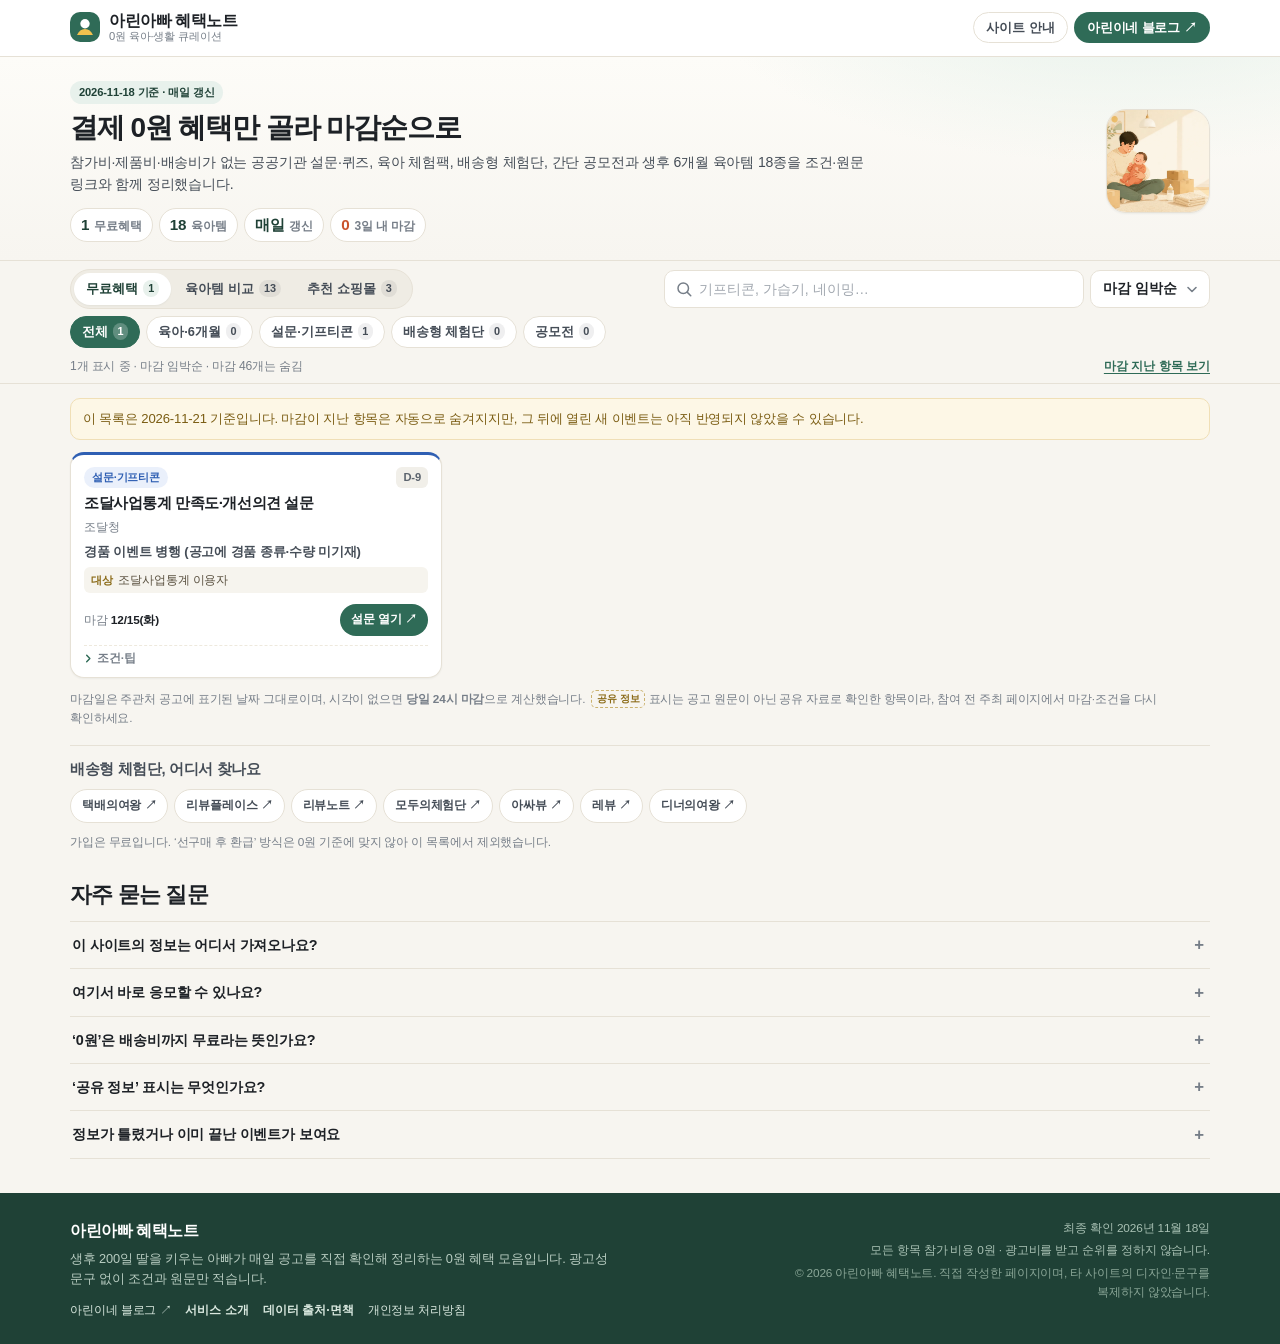
==== commit 984a1d8f: "혜택노트: 농촌융복합산업 홈페이지 만족도조사(250명) 추가 — 47건" ====
--- a/index.html
+++ b/index.html
@@ -3,14 +3,14 @@
 <head>
 <meta charset="utf-8">
 <meta name="viewport" content="width=device-width, initial-scale=1">
-<title>아린아빠 혜택노트 | 0원 육아·생활 무료혜택 46건 · 육아템 18종</title>
-<meta name="description" content="결제 0원으로 참여하는 육아 체험팩, 공공기관 설문·퀴즈, 배송형 체험단, 간단 공모전 46건과 생후 6개월 육아템 18종을 마감일·조건·원문 링크로 정리했습니다. 2026년 11월 21일 기준.">
+<title>아린아빠 혜택노트 | 0원 육아·생활 무료혜택 47건 · 육아템 18종</title>
+<meta name="description" content="결제 0원으로 참여하는 육아 체험팩, 공공기관 설문·퀴즈, 배송형 체험단, 간단 공모전 47건과 생후 6개월 육아템 18종을 마감일·조건·원문 링크로 정리했습니다. 2026년 11월 21일 기준.">
 <meta name="robots" content="index, follow">
 <meta name="theme-color" content="#2f6b57">
 <link rel="canonical" href="https://arin-papa.github.io/">
 <meta property="og:type" content="website">
 <meta property="og:title" content="아린아빠 혜택노트 — 0원 육아·생활 혜택 46건">
-<meta property="og:description" content="무료혜택 46건을 마감순으로, 육아템 18종을 가격·체크포인트와 함께 한 화면에 정리했습니다.">
+<meta property="og:description" content="무료혜택 47건을 마감순으로, 육아템 18종을 가격·체크포인트와 함께 한 화면에 정리했습니다.">
 <meta property="og:site_name" content="아린아빠 혜택노트">
 <meta property="og:image" content="https://arin-papa.github.io/assets/hero-og.jpg">
 <meta property="og:image:width" content="1200">
@@ -134,6 +134,7 @@
         <li><span class="nojs-cat">설문·기프티콘</span> <a href="https://naver.me/xxonvx3v" target="_blank" rel="noopener noreferrer">2026년 라이브서울 만족도 조사</a> <span class="nojs-meta">서울특별시 · 마감 11/22(일)</span></li>
         <li><span class="nojs-cat">설문·기프티콘</span> <a href="https://form.naver.com/response/L5s0Ca0tbcJ" target="_blank" rel="noopener noreferrer">2026 만족도 이벤트</a> <span class="nojs-meta">행정중심복합도시건설청 · 마감 11/22(일)</span></li>
         <li><span class="nojs-cat">설문·기프티콘</span> <a href="https://form.naver.com/response/E6Xx2J8d12B" target="_blank" rel="noopener noreferrer">2026 성과공유회 우수사례(Best Practice) 대국민 투표</a> <span class="nojs-meta">한국자산관리공사(캠코) · 마감 11/23(월) 00:00</span></li>
+        <li><span class="nojs-cat">설문·기프티콘</span> <a href="https://naver.me/5qLpFSQd" target="_blank" rel="noopener noreferrer">2026년 농촌융복합산업 홈페이지 만족도조사</a> <span class="nojs-meta">농림축산식품부·한국농어촌공사 농촌융복합산업 · 마감 11/23(월) 00:00</span></li>
         <li><span class="nojs-cat">배송형 체험단</span> <a href="https://www.reviewplace.co.kr" target="_blank" rel="noopener noreferrer">갓파이어 소화패치 체험단</a> <span class="nojs-meta">리뷰플레이스 · 마감 11/23(월)</span></li>
         <li><span class="nojs-cat">배송형 체험단</span> <a href="https://www.musinsa.com" target="_blank" rel="noopener noreferrer">르포스 드로즈·발열내의 체험단</a> <span class="nojs-meta">무신사 · 마감 11/23(월)</span></li>
         <li><span class="nojs-cat">설문·기프티콘</span> <a href="https://docs.google.com/forms/d/e/1FAIpQLSfQibLbHhNasaa8i2vtvhjDJBP7iXLAvYtKL-vOTcmPqJp9AA/viewform" target="_blank" rel="noopener noreferrer">2026 이용자 설문조사 — 빅카인즈</a> <span class="nojs-meta">한국언론진흥재단 · 마감 11/23(월)</span></li>
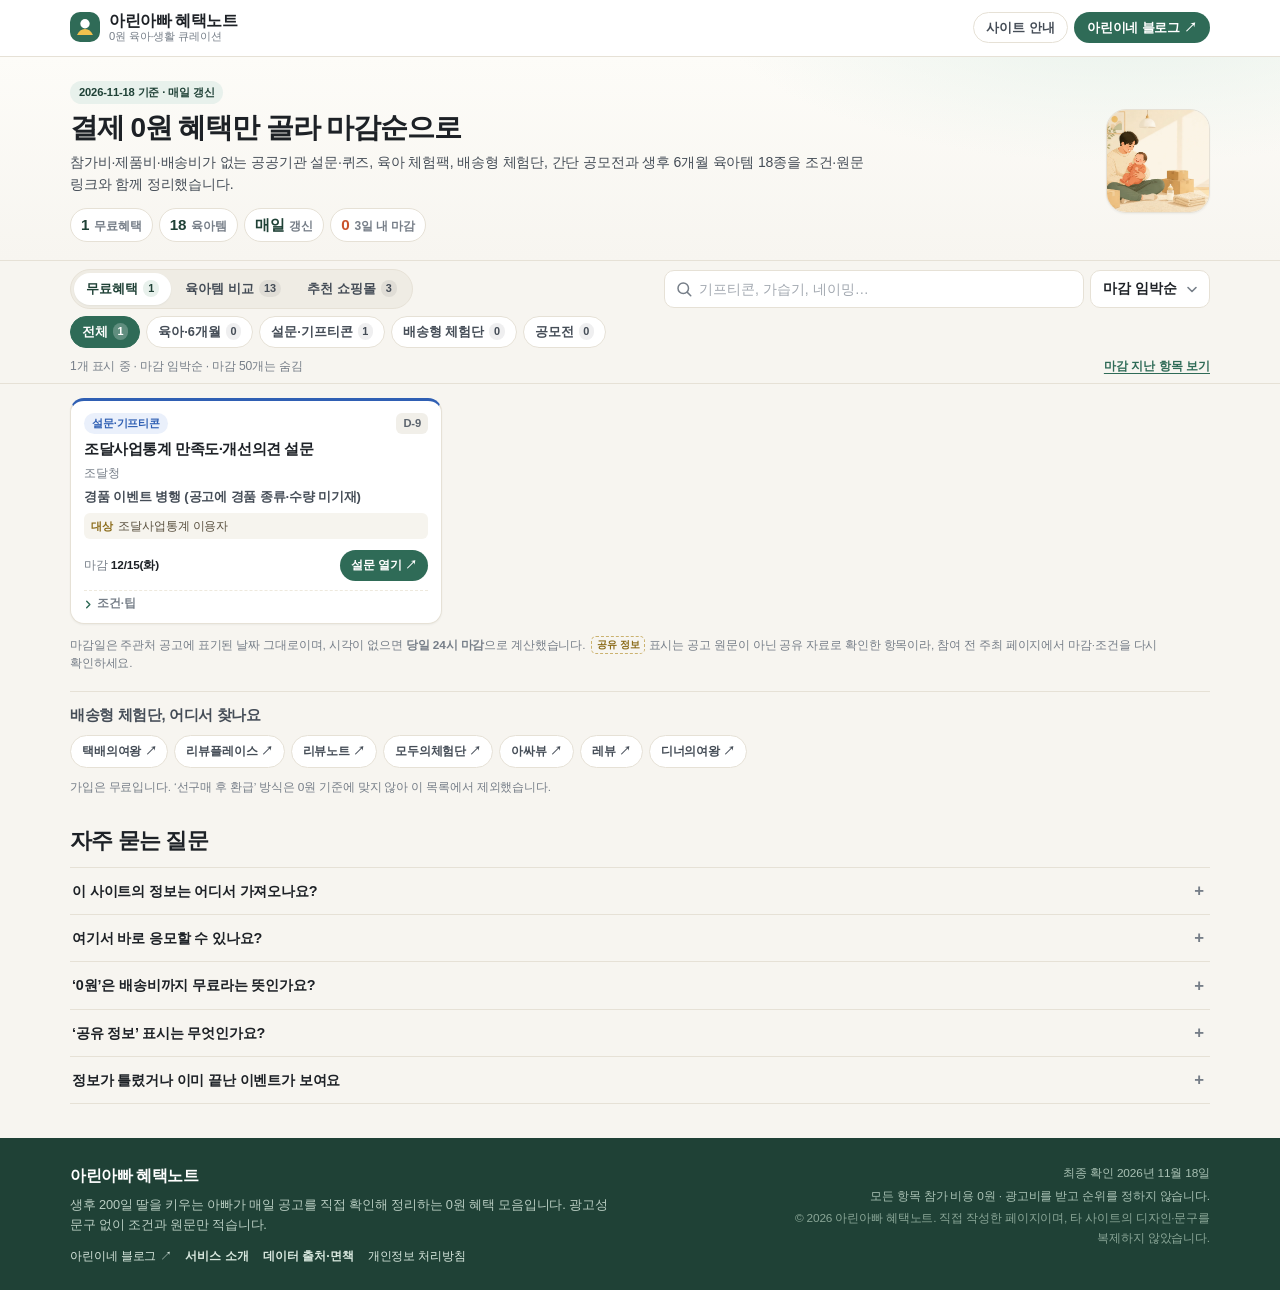
==== commit 72591170: "혜택노트: 11/22 기준 51건 갱신 — 0원 설문·퀴즈 4건 추가(한국도자재단·전남광주 이모지퀴즈·AI TV 인터뷰·국가데이터처 퀴즈), 제목·설명 건수 51건 정정" ====
--- a/index.html
+++ b/index.html
@@ -3,14 +3,14 @@
 <head>
 <meta charset="utf-8">
 <meta name="viewport" content="width=device-width, initial-scale=1">
-<title>아린아빠 혜택노트 | 0원 육아·생활 무료혜택 47건 · 육아템 18종</title>
-<meta name="description" content="결제 0원으로 참여하는 육아 체험팩, 공공기관 설문·퀴즈, 배송형 체험단, 간단 공모전 47건과 생후 6개월 육아템 18종을 마감일·조건·원문 링크로 정리했습니다. 2026년 11월 21일 기준.">
+<title>아린아빠 혜택노트 | 0원 육아·생활 무료혜택 51건 · 육아템 18종</title>
+<meta name="description" content="결제 0원으로 참여하는 육아 체험팩, 공공기관 설문·퀴즈, 배송형 체험단, 간단 공모전 51건과 생후 6개월 육아템 18종을 마감일·조건·원문 링크로 정리했습니다. 2026년 11월 22일 기준.">
 <meta name="robots" content="index, follow">
 <meta name="theme-color" content="#2f6b57">
 <link rel="canonical" href="https://arin-papa.github.io/">
 <meta property="og:type" content="website">
-<meta property="og:title" content="아린아빠 혜택노트 — 0원 육아·생활 혜택 46건">
-<meta property="og:description" content="무료혜택 47건을 마감순으로, 육아템 18종을 가격·체크포인트와 함께 한 화면에 정리했습니다.">
+<meta property="og:title" content="아린아빠 혜택노트 — 0원 육아·생활 혜택 51건">
+<meta property="og:description" content="무료혜택 51건을 마감순으로, 육아템 18종을 가격·체크포인트와 함께 한 화면에 정리했습니다.">
 <meta property="og:site_name" content="아린아빠 혜택노트">
 <meta property="og:image" content="https://arin-papa.github.io/assets/hero-og.jpg">
 <meta property="og:image:width" content="1200">
@@ -66,7 +66,7 @@
           생후 6개월 육아템 18종을 조건·원문 링크와 함께 정리했습니다.
         </p>
         <ul class="stat-chips">
-          <li><strong id="statTotal">46</strong> 무료혜택</li>
+          <li><strong id="statTotal">51</strong> 무료혜택</li>
           <li><strong id="statItems">13</strong> 육아템</li>
           <li><strong>매일</strong> 갱신</li>
           <li class="chip-soon"><strong id="statSoon">0</strong> 3일 내 마감</li>
@@ -82,7 +82,7 @@
     <div class="wrap">
       <div class="view-tabs" id="viewTabs" role="tablist" aria-label="보기">
         <button type="button" role="tab" class="view-tab is-active" data-view="events" aria-selected="true" aria-controls="view-events">
-          무료혜택 <span class="vt-count" id="vtEvents">46</span>
+          무료혜택 <span class="vt-count" id="vtEvents">51</span>
         </button>
         <button type="button" role="tab" class="view-tab" data-view="babyitems" aria-selected="false" aria-controls="view-babyitems">
           육아템 비교 <span class="vt-count">13</span>
@@ -122,7 +122,7 @@
     <p class="stale" id="staleNotice" hidden></p>
         <noscript>
       <div class="nojs">
-        <p class="nojs-title">자바스크립트를 끄고 보시는 경우 — 2026-11-21 기준 마감 전 목록</p>
+        <p class="nojs-title">자바스크립트를 끄고 보시는 경우 — 2026-11-22 기준 마감 전 목록</p>
         <ul>
         <li><span class="nojs-cat">공모전</span> <a href="https://blog.naver.com/ppspr/224440256164" target="_blank" rel="noopener noreferrer">2026 조달청 AI 게임·콘텐츠 공모전</a> <span class="nojs-meta">조달청 · 마감 11/22(일)</span></li>
         <li><span class="nojs-cat">설문·기프티콘</span> <a href="https://bukgu.gwangju.kr/policyQuizForm.es?mid=a10202140100&amp;pq_seq=286" target="_blank" rel="noopener noreferrer">전남광주통합특별시 북구 제41회 정책퀴즈</a> <span class="nojs-meta">전남광주통합특별시 북구 · 마감 11/22(일) 24:00</span></li>
@@ -146,6 +146,7 @@
         <li><span class="nojs-cat">배송형 체험단</span> <a href="https://tqueens.net/taste/1641048" target="_blank" rel="noopener noreferrer">[모먼스트] 매트리스 방수커버 체험단</a> <span class="nojs-meta">택배의여왕 · 마감 11/24(화)</span></li>
         <li><span class="nojs-cat">배송형 체험단</span> <a href="https://tqueens.net/taste/1634371" target="_blank" rel="noopener noreferrer">[스낵큐] 저당 흑미비스킷 체험단</a> <span class="nojs-meta">택배의여왕 · 마감 11/24(화)</span></li>
         <li><span class="nojs-cat">설문·기프티콘</span> <a href="https://naver.me/5vJ9wBGB" target="_blank" rel="noopener noreferrer">SNS 만족도 조사</a> <span class="nojs-meta">대구광역시 북구청 · 마감 11/24(화)</span></li>
+        <li><span class="nojs-cat">설문·기프티콘</span> <a href="https://www.kocef.org/06center/2026/event.asp" target="_blank" rel="noopener noreferrer">2026 한국도자재단 홈페이지 설문 이벤트</a> <span class="nojs-meta">한국도자재단 · 마감 11/24(화)</span></li>
         <li><span class="nojs-cat">설문·기프티콘</span> <a href="https://modu.go.kr/fron/jdgmn/jdgmnView.do?menu_id=393&amp;qustnr_id=ad8b2fec1f24433f85203953e7700d65" target="_blank" rel="noopener noreferrer">KSPO 신규사업 발굴 아이디어 공모 국민심사</a> <span class="nojs-meta">서울올림픽기념국민체육진흥공단 · 마감 11/24(화) 24:00</span></li>
         <li><span class="nojs-cat">배송형 체험단</span> <a href="https://tqueens.net/taste/1660064" target="_blank" rel="noopener noreferrer">[덴틱스] 칫솔살균기 0차 체험단</a> <span class="nojs-meta">택배의여왕 × 덴틱스 · 마감 11/25(수)</span></li>
         <li><span class="nojs-cat">설문·기프티콘</span> <a href="https://form.naver.com/response/AJpHyznLro8" target="_blank" rel="noopener noreferrer">2026 홈페이지 이용자 만족도 조사</a> <span class="nojs-meta">농식품정보누리 · 마감 11/27(금) 23:30</span></li>
@@ -153,8 +154,10 @@
         <li><span class="nojs-cat">설문·기프티콘</span> <a href="https://docs.google.com/forms/d/e/1FAIpQLScbULxGiqtyLKZudfC277jBbyqD3F9ARdtvrijmKfpslPKqsw/viewform" target="_blank" rel="noopener noreferrer">가치체계 공유도 2차 조사</a> <span class="nojs-meta">국토안전관리원 · 마감 11/27(금)</span></li>
         <li><span class="nojs-cat">설문·기프티콘</span> <a href="https://forms.gle/QWdVmEYnasWsddWJ8" target="_blank" rel="noopener noreferrer">2026 지진안전 누리집 11월 퀴즈 EVENT</a> <span class="nojs-meta">행정안전부 지진안전 누리집 · 마감 11/27(금)</span></li>
         <li><span class="nojs-cat">공모전</span> <a href="https://main.kotsa.or.kr/portal/bbs/notice_view.do?bbscCode=notice&amp;bbscSeqn=18460&amp;menuCode=05010100" target="_blank" rel="noopener noreferrer">저상 좌석버스 네이밍·아이콘 공모전</a> <span class="nojs-meta">(사)한국지체장애인협회 · 마감 11/29(일)</span></li>
+        <li><span class="nojs-cat">설문·기프티콘</span> <a href="https://signal.askcuri.com/v/030db12b-8106-4cfe-bb30-5f72bafe6a82" target="_blank" rel="noopener noreferrer">AI TV 경험 인터뷰 설문</a> <span class="nojs-meta">블랙후즈 · 마감 11/29(일)</span></li>
         <li><span class="nojs-cat">설문·기프티콘</span> <a href="https://www.gy1pick.kr" target="_blank" rel="noopener noreferrer">고양소식·고양원픽 독자 만족도 조사</a> <span class="nojs-meta">고양특례시 · 마감 11/29(일)</span></li>
         <li><span class="nojs-cat">설문·기프티콘</span> <a href="https://d2y0dq2lemx2do.cloudfront.net" target="_blank" rel="noopener noreferrer">누리집 이용자 만족도 조사</a> <span class="nojs-meta">국립한글박물관 · 마감 11/29(일)</span></li>
+        <li><span class="nojs-cat">설문·기프티콘</span> <a href="https://forms.gle/KAtBGdC6DrfcYxA57" target="_blank" rel="noopener noreferrer">전남광주경제자유구역청 이모지퀴즈 이벤트</a> <span class="nojs-meta">전남광주경제자유구역청 · 마감 11/29(일)</span></li>
         <li><span class="nojs-cat">설문·기프티콘</span> <a href="https://www.nhis.or.kr" target="_blank" rel="noopener noreferrer">건강모아 서비스 만족도 조사 이벤트</a> <span class="nojs-meta">국민건강보험공단 · 마감 11/29(일)</span></li>
         <li><span class="nojs-cat">설문·기프티콘</span> <a href="https://www.epeople.go.kr/nep/thk/subj/SubjThinkList.npaid" target="_blank" rel="noopener noreferrer">관세국경인재개발원 2차 기관 인지도 설문조사</a> <span class="nojs-meta">관세청 관세국경인재개발원 · 마감 11/30(월) 00:00</span></li>
         <li><span class="nojs-cat">설문·기프티콘</span> <a href="https://modu.go.kr/fron/jdgmn/jdgmnView.do?menu_id=393&amp;qustnr_id=f8772134e8a44ee194218261dfae53c2" target="_blank" rel="noopener noreferrer">2026 농식품 기술상용화 우수성과 국민투표</a> <span class="nojs-meta">농림식품기술기획평가원 · 마감 11/30(월) 15:00</span></li>
@@ -168,6 +171,7 @@
         <li><span class="nojs-cat">설문·기프티콘</span> <a href="https://form.naver.com/response/1w5gUehLRwP" target="_blank" rel="noopener noreferrer">11월 보훈문화 종합 포털 퀴즈 이벤트</a> <span class="nojs-meta">국가보훈부 · 마감 11/30(월)</span></li>
         <li><span class="nojs-cat">설문·기프티콘</span> <a href="https://nabo.go.kr/ko/fiscalQuiz/quiz.do?key=2507040020" target="_blank" rel="noopener noreferrer">11월 재정 퀴즈</a> <span class="nojs-meta">국회예산정책처 · 마감 11/30(월)</span></li>
         <li><span class="nojs-cat">설문·기프티콘</span> <a href="https://job.gwangyang.go.kr" target="_blank" rel="noopener noreferrer">굿잡광양 서비스 만족도 조사</a> <span class="nojs-meta">광양시 · 마감 12/2(수)</span></li>
+        <li><span class="nojs-cat">설문·기프티콘</span> <a href="https://youtu.be/vLcXqdzwsA4" target="_blank" rel="noopener noreferrer">의학 속 데이터 이야기 퀴즈 이벤트</a> <span class="nojs-meta">국가데이터처·디지털에볼루션 · 마감 12/2(수)</span></li>
         <li><span class="nojs-cat">공모전</span> <a href="https://form.naver.com/response/JsbhhcPWUcK" target="_blank" rel="noopener noreferrer">「신청주의 개선」 정책브랜드 명칭·슬로건 공모전</a> <span class="nojs-meta">보건복지부 · 마감 12/4(금)</span></li>
         <li><span class="nojs-cat">설문·기프티콘</span> <a href="https://forms.gle/d4qEg4VeLMq3tfbU6" target="_blank" rel="noopener noreferrer">부산 시민열린마루 홈페이지 개선의견 이벤트</a> <span class="nojs-meta">부산광역시 · 마감 12/4(금)</span></li>
         <li><span class="nojs-cat">설문·기프티콘</span> <a href="https://naver.me/58qm5d7i" target="_blank" rel="noopener noreferrer">조달사업통계 만족도·개선의견 설문</a> <span class="nojs-meta">조달청 · 마감 12/15(화)</span></li>
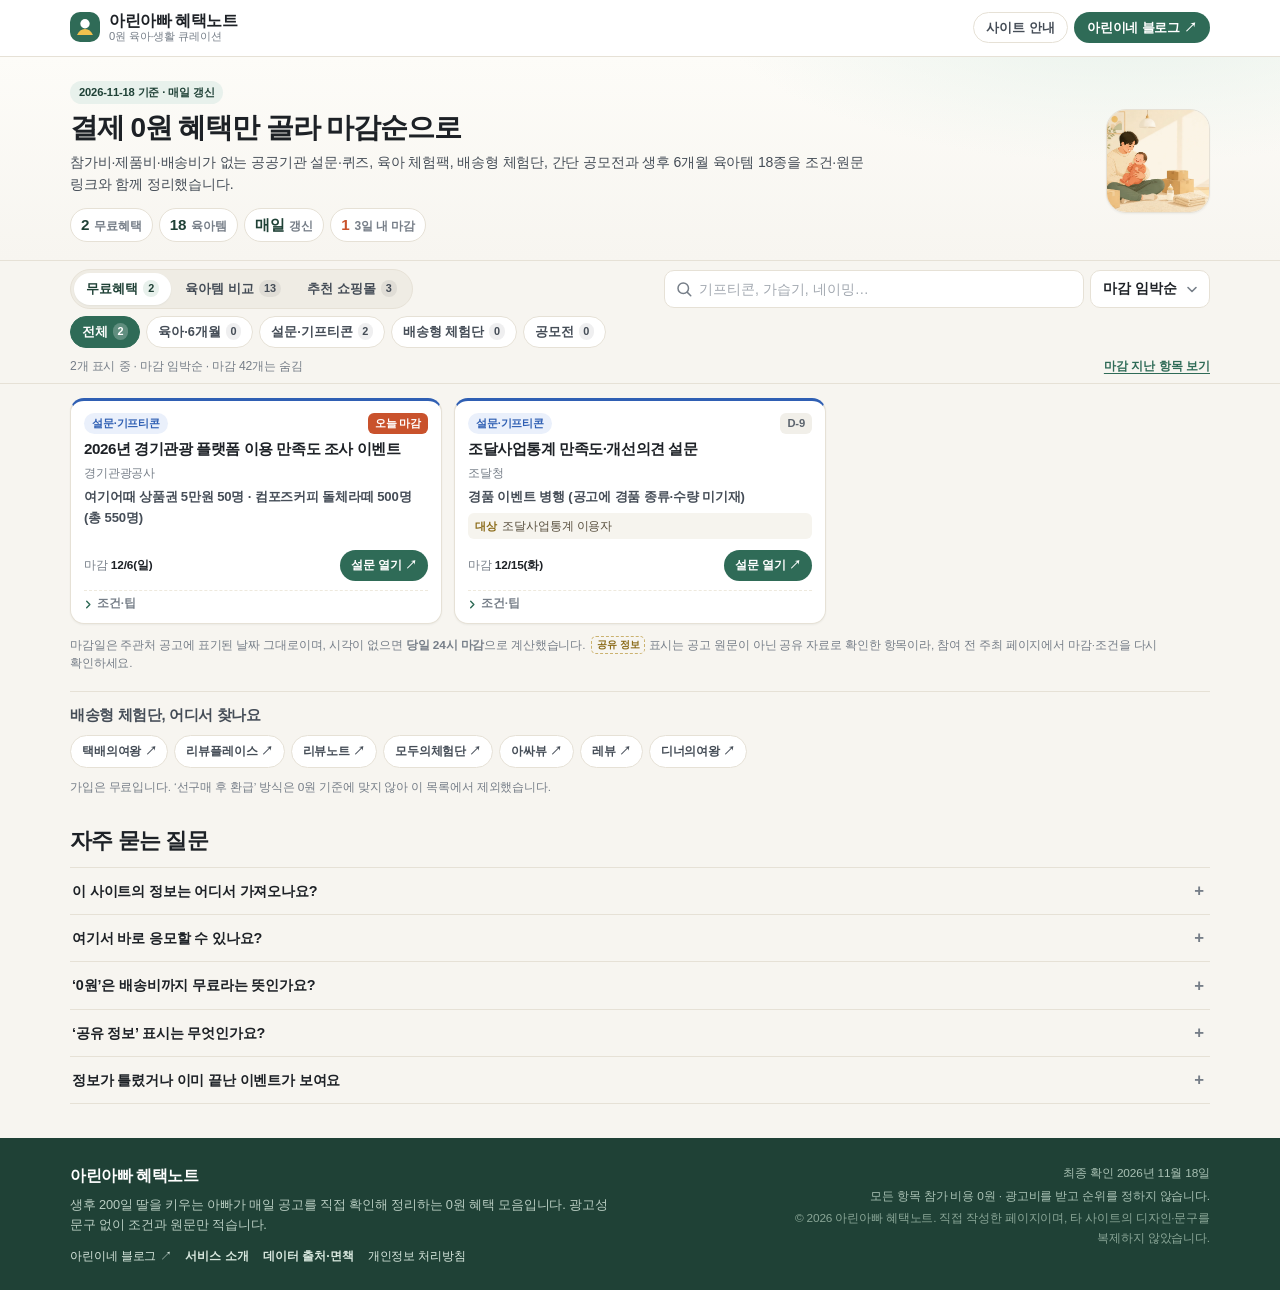
==== commit a3ad184e: "혜택노트: 11/23 기준 44건 갱신 — 마감 지난 11건 정리, 0원 공개 4건 추가(심평원 슬로건 투표·경기관광공사 플랫폼 만족도·대한민국 구석구석 조사·국민연금공단 초성퀴즈" ====
--- a/index.html
+++ b/index.html
@@ -3,14 +3,14 @@
 <head>
 <meta charset="utf-8">
 <meta name="viewport" content="width=device-width, initial-scale=1">
-<title>아린아빠 혜택노트 | 0원 육아·생활 무료혜택 51건 · 육아템 18종</title>
-<meta name="description" content="결제 0원으로 참여하는 육아 체험팩, 공공기관 설문·퀴즈, 배송형 체험단, 간단 공모전 51건과 생후 6개월 육아템 18종을 마감일·조건·원문 링크로 정리했습니다. 2026년 11월 22일 기준.">
+<title>아린아빠 혜택노트 | 0원 육아·생활 무료혜택 44건 · 육아템 18종</title>
+<meta name="description" content="결제 0원으로 참여하는 육아 체험팩, 공공기관 설문·퀴즈, 배송형 체험단, 간단 공모전 44건과 생후 6개월 육아템 18종을 마감일·조건·원문 링크로 정리했습니다. 2026년 11월 23일 기준.">
 <meta name="robots" content="index, follow">
 <meta name="theme-color" content="#2f6b57">
 <link rel="canonical" href="https://arin-papa.github.io/">
 <meta property="og:type" content="website">
-<meta property="og:title" content="아린아빠 혜택노트 — 0원 육아·생활 혜택 51건">
-<meta property="og:description" content="무료혜택 51건을 마감순으로, 육아템 18종을 가격·체크포인트와 함께 한 화면에 정리했습니다.">
+<meta property="og:title" content="아린아빠 혜택노트 — 0원 육아·생활 혜택 44건">
+<meta property="og:description" content="무료혜택 44건을 마감순으로, 육아템 18종을 가격·체크포인트와 함께 한 화면에 정리했습니다.">
 <meta property="og:site_name" content="아린아빠 혜택노트">
 <meta property="og:image" content="https://arin-papa.github.io/assets/hero-og.jpg">
 <meta property="og:image:width" content="1200">
@@ -66,7 +66,7 @@
           생후 6개월 육아템 18종을 조건·원문 링크와 함께 정리했습니다.
         </p>
         <ul class="stat-chips">
-          <li><strong id="statTotal">51</strong> 무료혜택</li>
+          <li><strong id="statTotal">44</strong> 무료혜택</li>
           <li><strong id="statItems">13</strong> 육아템</li>
           <li><strong>매일</strong> 갱신</li>
           <li class="chip-soon"><strong id="statSoon">0</strong> 3일 내 마감</li>
@@ -82,7 +82,7 @@
     <div class="wrap">
       <div class="view-tabs" id="viewTabs" role="tablist" aria-label="보기">
         <button type="button" role="tab" class="view-tab is-active" data-view="events" aria-selected="true" aria-controls="view-events">
-          무료혜택 <span class="vt-count" id="vtEvents">51</span>
+          무료혜택 <span class="vt-count" id="vtEvents">44</span>
         </button>
         <button type="button" role="tab" class="view-tab" data-view="babyitems" aria-selected="false" aria-controls="view-babyitems">
           육아템 비교 <span class="vt-count">13</span>
@@ -122,24 +122,14 @@
     <p class="stale" id="staleNotice" hidden></p>
         <noscript>
       <div class="nojs">
-        <p class="nojs-title">자바스크립트를 끄고 보시는 경우 — 2026-11-22 기준 마감 전 목록</p>
+        <p class="nojs-title">자바스크립트를 끄고 보시는 경우 — 2026-11-23 기준 마감 전 목록</p>
         <ul>
-        <li><span class="nojs-cat">공모전</span> <a href="https://blog.naver.com/ppspr/224440256164" target="_blank" rel="noopener noreferrer">2026 조달청 AI 게임·콘텐츠 공모전</a> <span class="nojs-meta">조달청 · 마감 11/22(일)</span></li>
-        <li><span class="nojs-cat">설문·기프티콘</span> <a href="https://bukgu.gwangju.kr/policyQuizForm.es?mid=a10202140100&amp;pq_seq=286" target="_blank" rel="noopener noreferrer">전남광주통합특별시 북구 제41회 정책퀴즈</a> <span class="nojs-meta">전남광주통합특별시 북구 · 마감 11/22(일) 24:00</span></li>
-        <li><span class="nojs-cat">설문·기프티콘</span> <a href="https://forms.gle/Fsh6T6zqCejpZkdn7" target="_blank" rel="noopener noreferrer">2026 연말 결산 &amp; 2027 프로그램 설문조사</a> <span class="nojs-meta">강원권통일플러스센터 · 마감 11/22(일)</span></li>
-        <li><span class="nojs-cat">설문·기프티콘</span> <a href="https://m.site.naver.com/2k6kv" target="_blank" rel="noopener noreferrer">2026년 하반기 서울 한양도성 누리집 이용자 만족도 조사</a> <span class="nojs-meta">서울특별시 문화본부 문화유산과 · 마감 11/22(일)</span></li>
-        <li><span class="nojs-cat">설문·기프티콘</span> <a href="https://www.itstat.go.kr/itstat/kor/event/EventList.html" target="_blank" rel="noopener noreferrer">11월 퀴즈이벤트 — ICT 통계포털</a> <span class="nojs-meta">정보통신정책연구원 ICT 통계포털 · 마감 11/22(일)</span></li>
-        <li><span class="nojs-cat">설문·기프티콘</span> <a href="https://docs.google.com/forms/d/e/1FAIpQLSccXsjQVhJ2QcIni8qExKxnAhWPwmHj_ldjvDSm-RMd26UBfw/viewform" target="_blank" rel="noopener noreferrer">2026년 공공기관 인지도조사</a> <span class="nojs-meta">국토안전관리원 · 마감 11/22(일)</span></li>
-        <li><span class="nojs-cat">설문·기프티콘</span> <a href="https://form.naver.com/response/2wnnBoAUXQf" target="_blank" rel="noopener noreferrer">어선거래시스템 11월 퀴즈 이벤트</a> <span class="nojs-meta">한국해양교통안전공단 · 마감 11/22(일) 24:00</span></li>
-        <li><span class="nojs-cat">설문·기프티콘</span> <a href="https://naver.me/xxonvx3v" target="_blank" rel="noopener noreferrer">2026년 라이브서울 만족도 조사</a> <span class="nojs-meta">서울특별시 · 마감 11/22(일)</span></li>
-        <li><span class="nojs-cat">설문·기프티콘</span> <a href="https://form.naver.com/response/L5s0Ca0tbcJ" target="_blank" rel="noopener noreferrer">2026 만족도 이벤트</a> <span class="nojs-meta">행정중심복합도시건설청 · 마감 11/22(일)</span></li>
-        <li><span class="nojs-cat">설문·기프티콘</span> <a href="https://form.naver.com/response/E6Xx2J8d12B" target="_blank" rel="noopener noreferrer">2026 성과공유회 우수사례(Best Practice) 대국민 투표</a> <span class="nojs-meta">한국자산관리공사(캠코) · 마감 11/23(월) 00:00</span></li>
-        <li><span class="nojs-cat">설문·기프티콘</span> <a href="https://naver.me/5qLpFSQd" target="_blank" rel="noopener noreferrer">2026년 농촌융복합산업 홈페이지 만족도조사</a> <span class="nojs-meta">농림축산식품부·한국농어촌공사 농촌융복합산업 · 마감 11/23(월) 00:00</span></li>
         <li><span class="nojs-cat">배송형 체험단</span> <a href="https://www.reviewplace.co.kr" target="_blank" rel="noopener noreferrer">갓파이어 소화패치 체험단</a> <span class="nojs-meta">리뷰플레이스 · 마감 11/23(월)</span></li>
         <li><span class="nojs-cat">배송형 체험단</span> <a href="https://www.musinsa.com" target="_blank" rel="noopener noreferrer">르포스 드로즈·발열내의 체험단</a> <span class="nojs-meta">무신사 · 마감 11/23(월)</span></li>
         <li><span class="nojs-cat">설문·기프티콘</span> <a href="https://docs.google.com/forms/d/e/1FAIpQLSfQibLbHhNasaa8i2vtvhjDJBP7iXLAvYtKL-vOTcmPqJp9AA/viewform" target="_blank" rel="noopener noreferrer">2026 이용자 설문조사 — 빅카인즈</a> <span class="nojs-meta">한국언론진흥재단 · 마감 11/23(월)</span></li>
         <li><span class="nojs-cat">설문·기프티콘</span> <a href="https://forms.gle/qtry5sDFEmtrSbMZ8" target="_blank" rel="noopener noreferrer">문화빅데이터 플랫폼 이용자 만족도 조사</a> <span class="nojs-meta">한국문화정보원 · 마감 11/23(월)</span></li>
         <li><span class="nojs-cat">설문·기프티콘</span> <a href="https://forms.gle/ve2ZQSUqmarnacfN8" target="_blank" rel="noopener noreferrer">다누리포털·한국생활안내 만족도 조사</a> <span class="nojs-meta">한국건강가정진흥원 · 마감 11/23(월)</span></li>
+        <li><span class="nojs-cat">설문·기프티콘</span> <a href="https://form.naver.com/response/FFikieVjqrK" target="_blank" rel="noopener noreferrer">건강보험심사평가원 슬로건 공모전 온라인 투표 이벤트</a> <span class="nojs-meta">건강보험심사평가원 · 마감 11/23(월) 24:00</span></li>
         <li><span class="nojs-cat">설문·기프티콘</span> <a href="https://form.naver.com/response/F2bdd7Tb5NB" target="_blank" rel="noopener noreferrer">국립여성사전시관 누리집 이용객 만족도 설문</a> <span class="nojs-meta">국립여성사전시관(성평등가족부) · 마감 11/23(월)</span></li>
         <li><span class="nojs-cat">설문·기프티콘</span> <a href="https://form.naver.com/response/Bvym7XatZpO" target="_blank" rel="noopener noreferrer">2026년 공공데이터 대국민 설문조사</a> <span class="nojs-meta">부산시설공단 · 마감 11/24(화) 18:00</span></li>
         <li><span class="nojs-cat">배송형 체험단</span> <a href="https://tqueens.net/taste/1658488" target="_blank" rel="noopener noreferrer">[블레쥬] 아토지세라 피부장벽 크림 체험단</a> <span class="nojs-meta">택배의여왕 · 마감 11/24(화)</span></li>
@@ -170,10 +160,13 @@
         <li><span class="nojs-cat">설문·기프티콘</span> <a href="https://modu.go.kr/fron/jdgmn/jdgmnView.do?menu_id=393&amp;qustnr_id=ca79b2f1456340ec9894847c50747a0d" target="_blank" rel="noopener noreferrer">2026년 지방규제합리화 우수사례 경진대회 국민심사</a> <span class="nojs-meta">행정안전부 · 마감 11/30(월) 24:00</span></li>
         <li><span class="nojs-cat">설문·기프티콘</span> <a href="https://form.naver.com/response/1w5gUehLRwP" target="_blank" rel="noopener noreferrer">11월 보훈문화 종합 포털 퀴즈 이벤트</a> <span class="nojs-meta">국가보훈부 · 마감 11/30(월)</span></li>
         <li><span class="nojs-cat">설문·기프티콘</span> <a href="https://nabo.go.kr/ko/fiscalQuiz/quiz.do?key=2507040020" target="_blank" rel="noopener noreferrer">11월 재정 퀴즈</a> <span class="nojs-meta">국회예산정책처 · 마감 11/30(월)</span></li>
+        <li><span class="nojs-cat">설문·기프티콘</span> <a href="https://seolmoon.com/?6571A" target="_blank" rel="noopener noreferrer">2026 대한민국 구석구석 만족도 조사</a> <span class="nojs-meta">한국관광공사 대한민국 구석구석 · 마감 11/30(월)</span></li>
         <li><span class="nojs-cat">설문·기프티콘</span> <a href="https://job.gwangyang.go.kr" target="_blank" rel="noopener noreferrer">굿잡광양 서비스 만족도 조사</a> <span class="nojs-meta">광양시 · 마감 12/2(수)</span></li>
         <li><span class="nojs-cat">설문·기프티콘</span> <a href="https://youtu.be/vLcXqdzwsA4" target="_blank" rel="noopener noreferrer">의학 속 데이터 이야기 퀴즈 이벤트</a> <span class="nojs-meta">국가데이터처·디지털에볼루션 · 마감 12/2(수)</span></li>
         <li><span class="nojs-cat">공모전</span> <a href="https://form.naver.com/response/JsbhhcPWUcK" target="_blank" rel="noopener noreferrer">「신청주의 개선」 정책브랜드 명칭·슬로건 공모전</a> <span class="nojs-meta">보건복지부 · 마감 12/4(금)</span></li>
         <li><span class="nojs-cat">설문·기프티콘</span> <a href="https://forms.gle/d4qEg4VeLMq3tfbU6" target="_blank" rel="noopener noreferrer">부산 시민열린마루 홈페이지 개선의견 이벤트</a> <span class="nojs-meta">부산광역시 · 마감 12/4(금)</span></li>
+        <li><span class="nojs-cat">설문·기프티콘</span> <a href="https://nps-event.taeris.co.kr/" target="_blank" rel="noopener noreferrer">국민연금공단·대한노인회 기초연금 온라인 간편신청 초성퀴즈</a> <span class="nojs-meta">국민연금공단·대한노인회 중앙회 · 마감 12/4(금)</span></li>
+        <li><span class="nojs-cat">설문·기프티콘</span> <a href="https://ggtour.or.kr/information/event/64383c1d-f83a-4984-bcf1-1a3b5d0cbbcd" target="_blank" rel="noopener noreferrer">2026년 경기관광 플랫폼 이용 만족도 조사 이벤트</a> <span class="nojs-meta">경기관광공사 · 마감 12/6(일)</span></li>
         <li><span class="nojs-cat">설문·기프티콘</span> <a href="https://naver.me/58qm5d7i" target="_blank" rel="noopener noreferrer">조달사업통계 만족도·개선의견 설문</a> <span class="nojs-meta">조달청 · 마감 12/15(화)</span></li>
         </ul>
       </div>
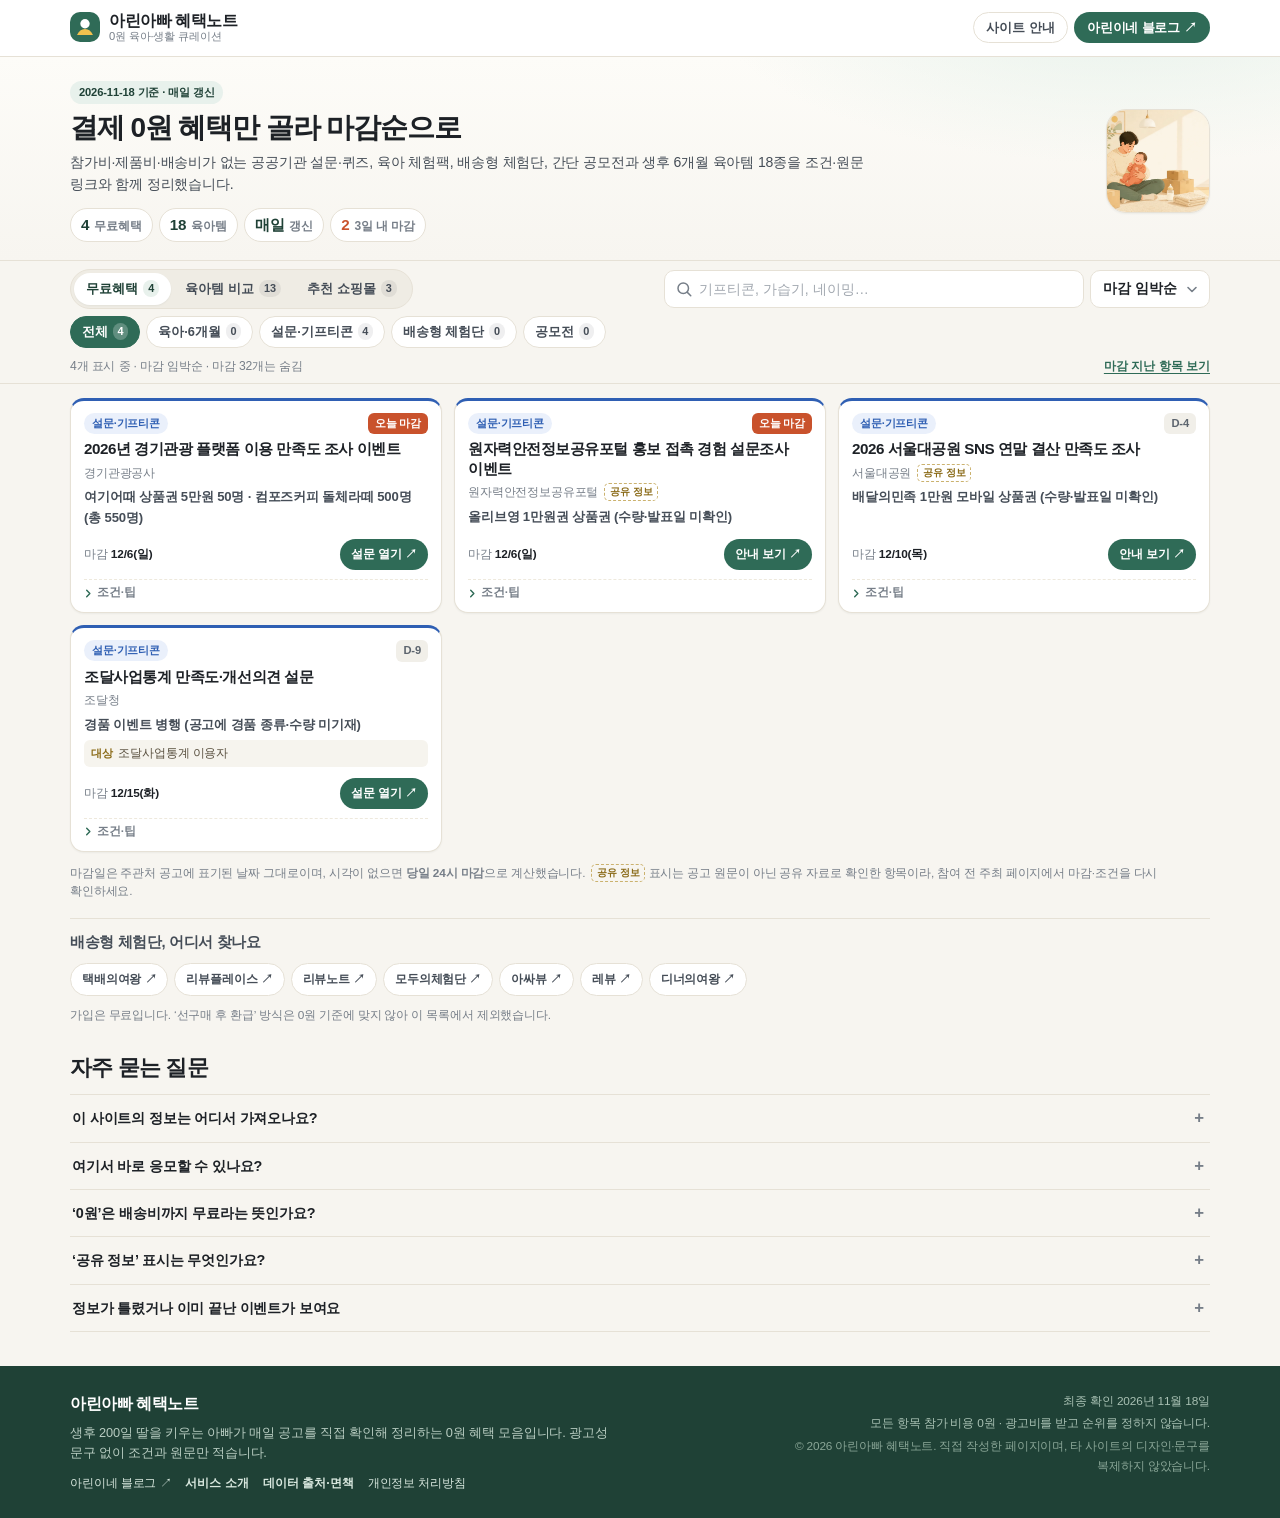
==== commit 9a706a53: "혜택노트: 11/26 기준 36건 갱신 — 마감 지난 15건 정리, 0원 공개 5건 추가(한국문화정보원 공동활용플랫폼·원자력안전정보공유포털·서울대공원·호텔패스 퀴즈·배송형 3건)" ====
--- a/index.html
+++ b/index.html
@@ -3,14 +3,14 @@
 <head>
 <meta charset="utf-8">
 <meta name="viewport" content="width=device-width, initial-scale=1">
-<title>아린아빠 혜택노트 | 0원 육아·생활 무료혜택 44건 · 육아템 18종</title>
-<meta name="description" content="결제 0원으로 참여하는 육아 체험팩, 공공기관 설문·퀴즈, 배송형 체험단, 간단 공모전 44건과 생후 6개월 육아템 18종을 마감일·조건·원문 링크로 정리했습니다. 2026년 11월 23일 기준.">
+<title>아린아빠 혜택노트 | 0원 육아·생활 무료혜택 36건 · 육아템 18종</title>
+<meta name="description" content="결제 0원으로 참여하는 육아 체험팩, 공공기관 설문·퀴즈, 배송형 체험단, 간단 공모전 36건과 생후 6개월 육아템 18종을 마감일·조건·원문 링크로 정리했습니다. 2026년 11월 26일 기준.">
 <meta name="robots" content="index, follow">
 <meta name="theme-color" content="#2f6b57">
 <link rel="canonical" href="https://arin-papa.github.io/">
 <meta property="og:type" content="website">
-<meta property="og:title" content="아린아빠 혜택노트 — 0원 육아·생활 혜택 44건">
-<meta property="og:description" content="무료혜택 44건을 마감순으로, 육아템 18종을 가격·체크포인트와 함께 한 화면에 정리했습니다.">
+<meta property="og:title" content="아린아빠 혜택노트 — 0원 육아·생활 혜택 36건">
+<meta property="og:description" content="무료혜택 36건을 마감순으로, 육아템 18종을 가격·체크포인트와 함께 한 화면에 정리했습니다.">
 <meta property="og:site_name" content="아린아빠 혜택노트">
 <meta property="og:image" content="https://arin-papa.github.io/assets/hero-og.jpg">
 <meta property="og:image:width" content="1200">
@@ -66,7 +66,7 @@
           생후 6개월 육아템 18종을 조건·원문 링크와 함께 정리했습니다.
         </p>
         <ul class="stat-chips">
-          <li><strong id="statTotal">44</strong> 무료혜택</li>
+          <li><strong id="statTotal">36</strong> 무료혜택</li>
           <li><strong id="statItems">13</strong> 육아템</li>
           <li><strong>매일</strong> 갱신</li>
           <li class="chip-soon"><strong id="statSoon">0</strong> 3일 내 마감</li>
@@ -82,7 +82,7 @@
     <div class="wrap">
       <div class="view-tabs" id="viewTabs" role="tablist" aria-label="보기">
         <button type="button" role="tab" class="view-tab is-active" data-view="events" aria-selected="true" aria-controls="view-events">
-          무료혜택 <span class="vt-count" id="vtEvents">44</span>
+          무료혜택 <span class="vt-count" id="vtEvents">36</span>
         </button>
         <button type="button" role="tab" class="view-tab" data-view="babyitems" aria-selected="false" aria-controls="view-babyitems">
           육아템 비교 <span class="vt-count">13</span>
@@ -122,23 +122,10 @@
     <p class="stale" id="staleNotice" hidden></p>
         <noscript>
       <div class="nojs">
-        <p class="nojs-title">자바스크립트를 끄고 보시는 경우 — 2026-11-23 기준 마감 전 목록</p>
+        <p class="nojs-title">자바스크립트를 끄고 보시는 경우 — 2026-11-26 기준 마감 전 목록</p>
         <ul>
-        <li><span class="nojs-cat">배송형 체험단</span> <a href="https://www.reviewplace.co.kr" target="_blank" rel="noopener noreferrer">갓파이어 소화패치 체험단</a> <span class="nojs-meta">리뷰플레이스 · 마감 11/23(월)</span></li>
-        <li><span class="nojs-cat">배송형 체험단</span> <a href="https://www.musinsa.com" target="_blank" rel="noopener noreferrer">르포스 드로즈·발열내의 체험단</a> <span class="nojs-meta">무신사 · 마감 11/23(월)</span></li>
-        <li><span class="nojs-cat">설문·기프티콘</span> <a href="https://docs.google.com/forms/d/e/1FAIpQLSfQibLbHhNasaa8i2vtvhjDJBP7iXLAvYtKL-vOTcmPqJp9AA/viewform" target="_blank" rel="noopener noreferrer">2026 이용자 설문조사 — 빅카인즈</a> <span class="nojs-meta">한국언론진흥재단 · 마감 11/23(월)</span></li>
-        <li><span class="nojs-cat">설문·기프티콘</span> <a href="https://forms.gle/qtry5sDFEmtrSbMZ8" target="_blank" rel="noopener noreferrer">문화빅데이터 플랫폼 이용자 만족도 조사</a> <span class="nojs-meta">한국문화정보원 · 마감 11/23(월)</span></li>
-        <li><span class="nojs-cat">설문·기프티콘</span> <a href="https://forms.gle/ve2ZQSUqmarnacfN8" target="_blank" rel="noopener noreferrer">다누리포털·한국생활안내 만족도 조사</a> <span class="nojs-meta">한국건강가정진흥원 · 마감 11/23(월)</span></li>
-        <li><span class="nojs-cat">설문·기프티콘</span> <a href="https://form.naver.com/response/FFikieVjqrK" target="_blank" rel="noopener noreferrer">건강보험심사평가원 슬로건 공모전 온라인 투표 이벤트</a> <span class="nojs-meta">건강보험심사평가원 · 마감 11/23(월) 24:00</span></li>
-        <li><span class="nojs-cat">설문·기프티콘</span> <a href="https://form.naver.com/response/F2bdd7Tb5NB" target="_blank" rel="noopener noreferrer">국립여성사전시관 누리집 이용객 만족도 설문</a> <span class="nojs-meta">국립여성사전시관(성평등가족부) · 마감 11/23(월)</span></li>
-        <li><span class="nojs-cat">설문·기프티콘</span> <a href="https://form.naver.com/response/Bvym7XatZpO" target="_blank" rel="noopener noreferrer">2026년 공공데이터 대국민 설문조사</a> <span class="nojs-meta">부산시설공단 · 마감 11/24(화) 18:00</span></li>
-        <li><span class="nojs-cat">배송형 체험단</span> <a href="https://tqueens.net/taste/1658488" target="_blank" rel="noopener noreferrer">[블레쥬] 아토지세라 피부장벽 크림 체험단</a> <span class="nojs-meta">택배의여왕 · 마감 11/24(화)</span></li>
-        <li><span class="nojs-cat">배송형 체험단</span> <a href="https://tqueens.net/taste/1641048" target="_blank" rel="noopener noreferrer">[모먼스트] 매트리스 방수커버 체험단</a> <span class="nojs-meta">택배의여왕 · 마감 11/24(화)</span></li>
-        <li><span class="nojs-cat">배송형 체험단</span> <a href="https://tqueens.net/taste/1634371" target="_blank" rel="noopener noreferrer">[스낵큐] 저당 흑미비스킷 체험단</a> <span class="nojs-meta">택배의여왕 · 마감 11/24(화)</span></li>
-        <li><span class="nojs-cat">설문·기프티콘</span> <a href="https://naver.me/5vJ9wBGB" target="_blank" rel="noopener noreferrer">SNS 만족도 조사</a> <span class="nojs-meta">대구광역시 북구청 · 마감 11/24(화)</span></li>
-        <li><span class="nojs-cat">설문·기프티콘</span> <a href="https://www.kocef.org/06center/2026/event.asp" target="_blank" rel="noopener noreferrer">2026 한국도자재단 홈페이지 설문 이벤트</a> <span class="nojs-meta">한국도자재단 · 마감 11/24(화)</span></li>
-        <li><span class="nojs-cat">설문·기프티콘</span> <a href="https://modu.go.kr/fron/jdgmn/jdgmnView.do?menu_id=393&amp;qustnr_id=ad8b2fec1f24433f85203953e7700d65" target="_blank" rel="noopener noreferrer">KSPO 신규사업 발굴 아이디어 공모 국민심사</a> <span class="nojs-meta">서울올림픽기념국민체육진흥공단 · 마감 11/24(화) 24:00</span></li>
-        <li><span class="nojs-cat">배송형 체험단</span> <a href="https://tqueens.net/taste/1660064" target="_blank" rel="noopener noreferrer">[덴틱스] 칫솔살균기 0차 체험단</a> <span class="nojs-meta">택배의여왕 × 덴틱스 · 마감 11/25(수)</span></li>
+        <li><span class="nojs-cat">설문·기프티콘</span> <a href="https://www.hotelpass.com/event/crm/introduce-hotel/event.asp?Mcls=A000015542" target="_blank" rel="noopener noreferrer">호텔패스 호친소 특가 퀴즈 이벤트</a> <span class="nojs-meta">호텔패스 · 마감 11/26(목)</span></li>
+        <li><span class="nojs-cat">설문·기프티콘</span> <a href="https://surveypro.co.kr/s?sCode=MTEyNDA0NTQyOA-MTQyMjU" target="_blank" rel="noopener noreferrer">디지털문화자원 공동활용플랫폼 만족도 조사 이벤트</a> <span class="nojs-meta">한국문화정보원 · 마감 11/26(목) 24:00</span></li>
         <li><span class="nojs-cat">설문·기프티콘</span> <a href="https://form.naver.com/response/AJpHyznLro8" target="_blank" rel="noopener noreferrer">2026 홈페이지 이용자 만족도 조사</a> <span class="nojs-meta">농식품정보누리 · 마감 11/27(금) 23:30</span></li>
         <li><span class="nojs-cat">설문·기프티콘</span> <a href="https://www.haman.go.kr" target="_blank" rel="noopener noreferrer">2026 함안을 빛낸 으뜸 정책 10선 설문</a> <span class="nojs-meta">함안군 · 마감 11/27(금)</span></li>
         <li><span class="nojs-cat">설문·기프티콘</span> <a href="https://docs.google.com/forms/d/e/1FAIpQLScbULxGiqtyLKZudfC277jBbyqD3F9ARdtvrijmKfpslPKqsw/viewform" target="_blank" rel="noopener noreferrer">가치체계 공유도 2차 조사</a> <span class="nojs-meta">국토안전관리원 · 마감 11/27(금)</span></li>
@@ -161,12 +148,17 @@
         <li><span class="nojs-cat">설문·기프티콘</span> <a href="https://form.naver.com/response/1w5gUehLRwP" target="_blank" rel="noopener noreferrer">11월 보훈문화 종합 포털 퀴즈 이벤트</a> <span class="nojs-meta">국가보훈부 · 마감 11/30(월)</span></li>
         <li><span class="nojs-cat">설문·기프티콘</span> <a href="https://nabo.go.kr/ko/fiscalQuiz/quiz.do?key=2507040020" target="_blank" rel="noopener noreferrer">11월 재정 퀴즈</a> <span class="nojs-meta">국회예산정책처 · 마감 11/30(월)</span></li>
         <li><span class="nojs-cat">설문·기프티콘</span> <a href="https://seolmoon.com/?6571A" target="_blank" rel="noopener noreferrer">2026 대한민국 구석구석 만족도 조사</a> <span class="nojs-meta">한국관광공사 대한민국 구석구석 · 마감 11/30(월)</span></li>
+        <li><span class="nojs-cat">배송형 체험단</span> <a href="https://tqueens.net/taste/1622571" target="_blank" rel="noopener noreferrer">[닥터엠 당N] 바나바잎차 30차 배송형 체험단</a> <span class="nojs-meta">닥터엠 (택배의여왕) · 마감 12/2(수)</span></li>
+        <li><span class="nojs-cat">배송형 체험단</span> <a href="https://tqueens.net/taste/1658350" target="_blank" rel="noopener noreferrer">[해바라기식품] 부산황금복돼지빵 35차 배송형 체험단</a> <span class="nojs-meta">해바라기식품 (택배의여왕) · 마감 12/2(수)</span></li>
+        <li><span class="nojs-cat">배송형 체험단</span> <a href="https://tqueens.net/taste/1671608" target="_blank" rel="noopener noreferrer">[온밥엔] 떡갈비 13차 배송형 체험단</a> <span class="nojs-meta">온밥엔 (택배의여왕) · 마감 12/2(수)</span></li>
         <li><span class="nojs-cat">설문·기프티콘</span> <a href="https://job.gwangyang.go.kr" target="_blank" rel="noopener noreferrer">굿잡광양 서비스 만족도 조사</a> <span class="nojs-meta">광양시 · 마감 12/2(수)</span></li>
         <li><span class="nojs-cat">설문·기프티콘</span> <a href="https://youtu.be/vLcXqdzwsA4" target="_blank" rel="noopener noreferrer">의학 속 데이터 이야기 퀴즈 이벤트</a> <span class="nojs-meta">국가데이터처·디지털에볼루션 · 마감 12/2(수)</span></li>
         <li><span class="nojs-cat">공모전</span> <a href="https://form.naver.com/response/JsbhhcPWUcK" target="_blank" rel="noopener noreferrer">「신청주의 개선」 정책브랜드 명칭·슬로건 공모전</a> <span class="nojs-meta">보건복지부 · 마감 12/4(금)</span></li>
         <li><span class="nojs-cat">설문·기프티콘</span> <a href="https://forms.gle/d4qEg4VeLMq3tfbU6" target="_blank" rel="noopener noreferrer">부산 시민열린마루 홈페이지 개선의견 이벤트</a> <span class="nojs-meta">부산광역시 · 마감 12/4(금)</span></li>
         <li><span class="nojs-cat">설문·기프티콘</span> <a href="https://nps-event.taeris.co.kr/" target="_blank" rel="noopener noreferrer">국민연금공단·대한노인회 기초연금 온라인 간편신청 초성퀴즈</a> <span class="nojs-meta">국민연금공단·대한노인회 중앙회 · 마감 12/4(금)</span></li>
         <li><span class="nojs-cat">설문·기프티콘</span> <a href="https://ggtour.or.kr/information/event/64383c1d-f83a-4984-bcf1-1a3b5d0cbbcd" target="_blank" rel="noopener noreferrer">2026년 경기관광 플랫폼 이용 만족도 조사 이벤트</a> <span class="nojs-meta">경기관광공사 · 마감 12/6(일)</span></li>
+        <li><span class="nojs-cat">설문·기프티콘</span> <a href="https://moadeuk.com/giveaways/auto-allcon-fe57d46c2a2a81e9" target="_blank" rel="noopener noreferrer">원자력안전정보공유포털 홍보 접촉 경험 설문조사 이벤트</a> <span class="nojs-meta">원자력안전정보공유포털 · 마감 12/6(일)</span></li>
+        <li><span class="nojs-cat">설문·기프티콘</span> <a href="https://moadeuk.com/giveaways/auto-allcon-294f6f7818f93275" target="_blank" rel="noopener noreferrer">2026 서울대공원 SNS 연말 결산 만족도 조사</a> <span class="nojs-meta">서울대공원 · 마감 12/10(목)</span></li>
         <li><span class="nojs-cat">설문·기프티콘</span> <a href="https://naver.me/58qm5d7i" target="_blank" rel="noopener noreferrer">조달사업통계 만족도·개선의견 설문</a> <span class="nojs-meta">조달청 · 마감 12/15(화)</span></li>
         </ul>
       </div>
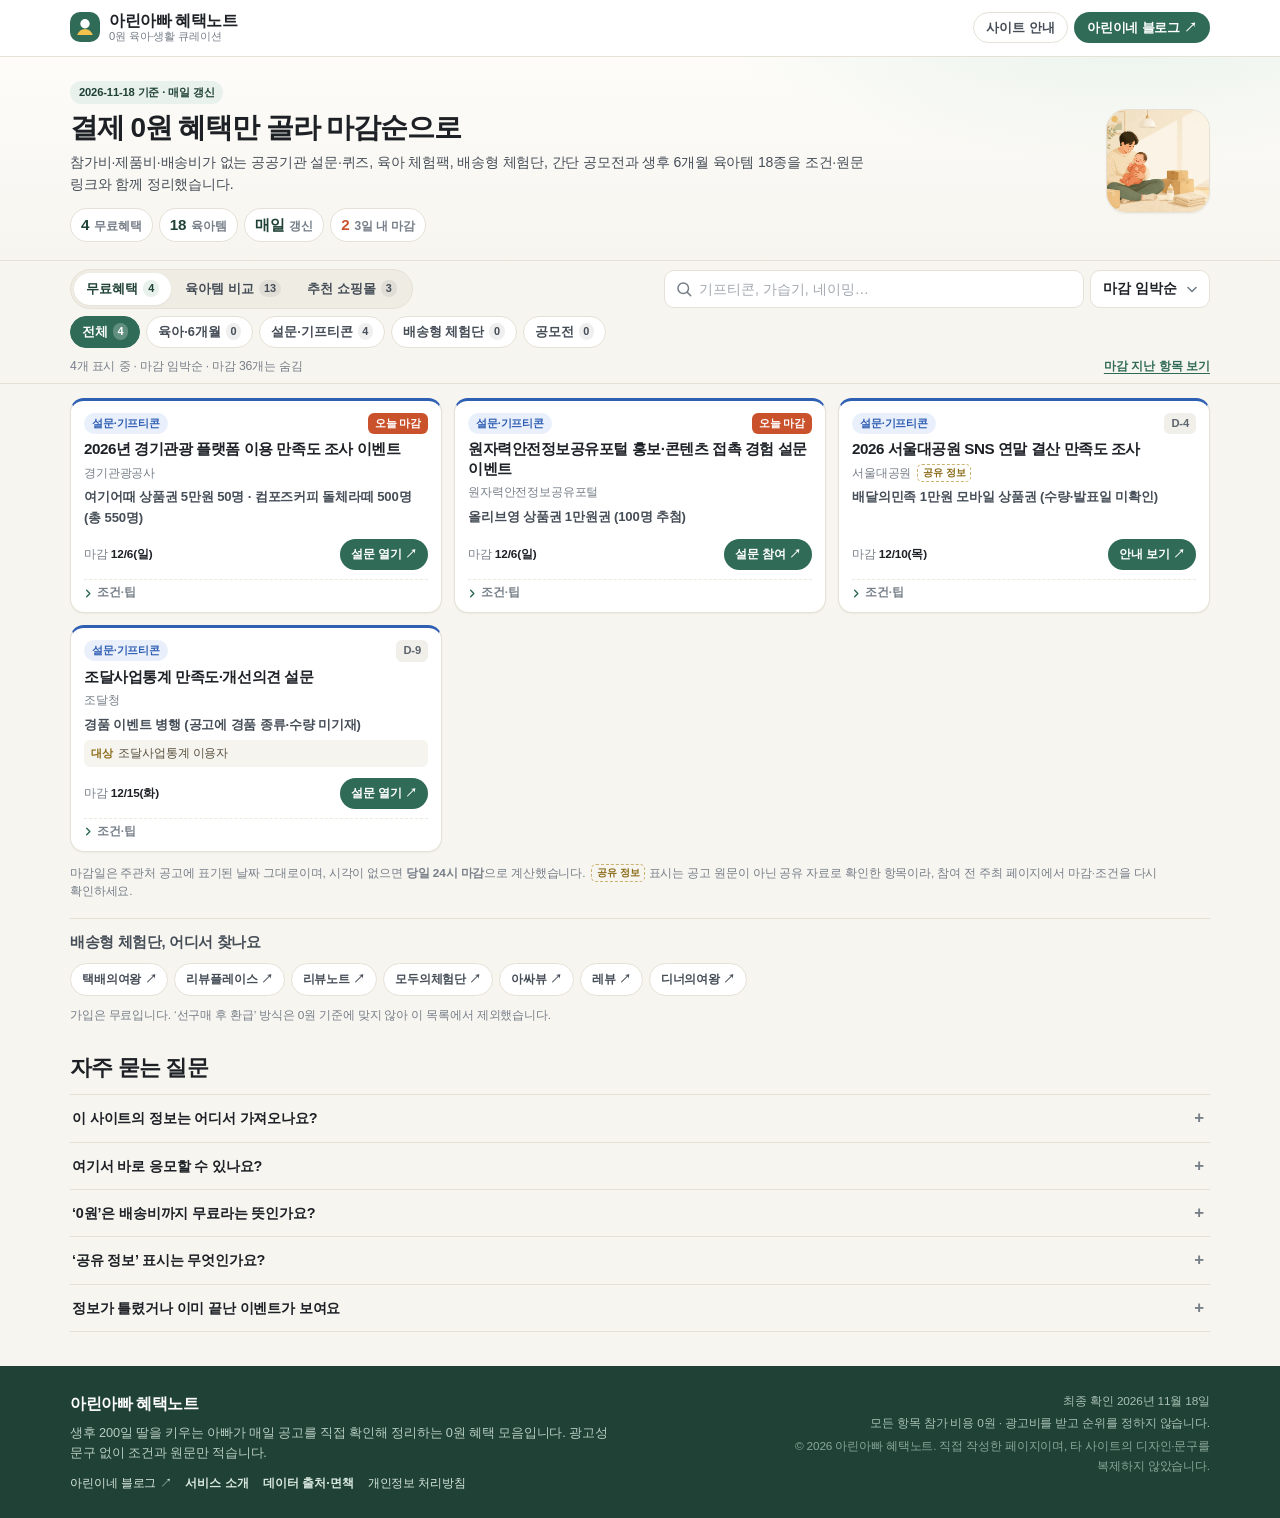
==== commit 6d807625: "혜택노트: 11/27 기준 40건 갱신 — 마감 지난 2건 정리, 0원 공개 6건 추가(금감원 홈페이지 설문·한국소비자연맹 세포배양식품·이천시자살예방센터 OX퀴즈·배송형 3건)" ====
--- a/index.html
+++ b/index.html
@@ -3,14 +3,14 @@
 <head>
 <meta charset="utf-8">
 <meta name="viewport" content="width=device-width, initial-scale=1">
-<title>아린아빠 혜택노트 | 0원 육아·생활 무료혜택 36건 · 육아템 18종</title>
-<meta name="description" content="결제 0원으로 참여하는 육아 체험팩, 공공기관 설문·퀴즈, 배송형 체험단, 간단 공모전 36건과 생후 6개월 육아템 18종을 마감일·조건·원문 링크로 정리했습니다. 2026년 11월 26일 기준.">
+<title>아린아빠 혜택노트 | 0원 육아·생활 무료혜택 40건 · 육아템 18종</title>
+<meta name="description" content="결제 0원으로 참여하는 육아 체험팩, 공공기관 설문·퀴즈, 배송형 체험단, 간단 공모전 40건과 생후 6개월 육아템 18종을 마감일·조건·원문 링크로 정리했습니다. 2026년 11월 27일 기준.">
 <meta name="robots" content="index, follow">
 <meta name="theme-color" content="#2f6b57">
 <link rel="canonical" href="https://arin-papa.github.io/">
 <meta property="og:type" content="website">
 <meta property="og:title" content="아린아빠 혜택노트 — 0원 육아·생활 혜택 36건">
-<meta property="og:description" content="무료혜택 36건을 마감순으로, 육아템 18종을 가격·체크포인트와 함께 한 화면에 정리했습니다.">
+<meta property="og:description" content="무료혜택 40건을 마감순으로, 육아템 18종을 가격·체크포인트와 함께 한 화면에 정리했습니다.">
 <meta property="og:site_name" content="아린아빠 혜택노트">
 <meta property="og:image" content="https://arin-papa.github.io/assets/hero-og.jpg">
 <meta property="og:image:width" content="1200">
@@ -122,13 +122,14 @@
     <p class="stale" id="staleNotice" hidden></p>
         <noscript>
       <div class="nojs">
-        <p class="nojs-title">자바스크립트를 끄고 보시는 경우 — 2026-11-26 기준 마감 전 목록</p>
+        <p class="nojs-title">자바스크립트를 끄고 보시는 경우 — 2026-11-27 기준 마감 전 목록</p>
         <ul>
-        <li><span class="nojs-cat">설문·기프티콘</span> <a href="https://www.hotelpass.com/event/crm/introduce-hotel/event.asp?Mcls=A000015542" target="_blank" rel="noopener noreferrer">호텔패스 호친소 특가 퀴즈 이벤트</a> <span class="nojs-meta">호텔패스 · 마감 11/26(목)</span></li>
-        <li><span class="nojs-cat">설문·기프티콘</span> <a href="https://surveypro.co.kr/s?sCode=MTEyNDA0NTQyOA-MTQyMjU" target="_blank" rel="noopener noreferrer">디지털문화자원 공동활용플랫폼 만족도 조사 이벤트</a> <span class="nojs-meta">한국문화정보원 · 마감 11/26(목) 24:00</span></li>
         <li><span class="nojs-cat">설문·기프티콘</span> <a href="https://form.naver.com/response/AJpHyznLro8" target="_blank" rel="noopener noreferrer">2026 홈페이지 이용자 만족도 조사</a> <span class="nojs-meta">농식품정보누리 · 마감 11/27(금) 23:30</span></li>
+        <li><span class="nojs-cat">설문·기프티콘</span> <a href="https://kon.kric.com/project/2610028_A/INDEX.asp" target="_blank" rel="noopener noreferrer">금융감독원 홈페이지 만족도·개선의견 설문조사</a> <span class="nojs-meta">금융감독원 (KRI ONLINE) · 마감 11/27(금)</span></li>
         <li><span class="nojs-cat">설문·기프티콘</span> <a href="https://www.haman.go.kr" target="_blank" rel="noopener noreferrer">2026 함안을 빛낸 으뜸 정책 10선 설문</a> <span class="nojs-meta">함안군 · 마감 11/27(금)</span></li>
+        <li><span class="nojs-cat">설문·기프티콘</span> <a href="https://moadeuk.com/giveaways/auto-eventhouse-d85d25463cbcb6e6" target="_blank" rel="noopener noreferrer">자살유족 OX퀴즈 풀고 커피쿠폰 받자</a> <span class="nojs-meta">이천시자살예방센터 · 마감 11/27(금)</span></li>
         <li><span class="nojs-cat">설문·기프티콘</span> <a href="https://docs.google.com/forms/d/e/1FAIpQLScbULxGiqtyLKZudfC277jBbyqD3F9ARdtvrijmKfpslPKqsw/viewform" target="_blank" rel="noopener noreferrer">가치체계 공유도 2차 조사</a> <span class="nojs-meta">국토안전관리원 · 마감 11/27(금)</span></li>
+        <li><span class="nojs-cat">설문·기프티콘</span> <a href="https://naver.me/xiLowBoz" target="_blank" rel="noopener noreferrer">세포배양식품 영상 시청 전·후 설문 이벤트</a> <span class="nojs-meta">한국소비자연맹 · 마감 11/27(금)</span></li>
         <li><span class="nojs-cat">설문·기프티콘</span> <a href="https://forms.gle/QWdVmEYnasWsddWJ8" target="_blank" rel="noopener noreferrer">2026 지진안전 누리집 11월 퀴즈 EVENT</a> <span class="nojs-meta">행정안전부 지진안전 누리집 · 마감 11/27(금)</span></li>
         <li><span class="nojs-cat">공모전</span> <a href="https://main.kotsa.or.kr/portal/bbs/notice_view.do?bbscCode=notice&amp;bbscSeqn=18460&amp;menuCode=05010100" target="_blank" rel="noopener noreferrer">저상 좌석버스 네이밍·아이콘 공모전</a> <span class="nojs-meta">(사)한국지체장애인협회 · 마감 11/29(일)</span></li>
         <li><span class="nojs-cat">설문·기프티콘</span> <a href="https://signal.askcuri.com/v/030db12b-8106-4cfe-bb30-5f72bafe6a82" target="_blank" rel="noopener noreferrer">AI TV 경험 인터뷰 설문</a> <span class="nojs-meta">블랙후즈 · 마감 11/29(일)</span></li>
@@ -153,11 +154,14 @@
         <li><span class="nojs-cat">배송형 체험단</span> <a href="https://tqueens.net/taste/1671608" target="_blank" rel="noopener noreferrer">[온밥엔] 떡갈비 13차 배송형 체험단</a> <span class="nojs-meta">온밥엔 (택배의여왕) · 마감 12/2(수)</span></li>
         <li><span class="nojs-cat">설문·기프티콘</span> <a href="https://job.gwangyang.go.kr" target="_blank" rel="noopener noreferrer">굿잡광양 서비스 만족도 조사</a> <span class="nojs-meta">광양시 · 마감 12/2(수)</span></li>
         <li><span class="nojs-cat">설문·기프티콘</span> <a href="https://youtu.be/vLcXqdzwsA4" target="_blank" rel="noopener noreferrer">의학 속 데이터 이야기 퀴즈 이벤트</a> <span class="nojs-meta">국가데이터처·디지털에볼루션 · 마감 12/2(수)</span></li>
+        <li><span class="nojs-cat">배송형 체험단</span> <a href="https://tqueens.net/taste/1672084" target="_blank" rel="noopener noreferrer">[잘록] 비우다 스트롱 블루베리요거트맛 10차 배송형 체험단</a> <span class="nojs-meta">잘록 (택배의여왕) · 마감 12/3(목)</span></li>
+        <li><span class="nojs-cat">배송형 체험단</span> <a href="https://tqueens.net/taste/1672098" target="_blank" rel="noopener noreferrer">[제라진컴퍼니] 심플리프로즌 김페스토 매운맛 7차 배송형 체험단</a> <span class="nojs-meta">제라진컴퍼니 (택배의여왕) · 마감 12/3(목)</span></li>
+        <li><span class="nojs-cat">배송형 체험단</span> <a href="https://tqueens.net/taste/1672120" target="_blank" rel="noopener noreferrer">[조은보담] 코수맥 맥문동 차 진액 5차 배송형 체험단</a> <span class="nojs-meta">조은보담 (택배의여왕) · 마감 12/3(목)</span></li>
         <li><span class="nojs-cat">공모전</span> <a href="https://form.naver.com/response/JsbhhcPWUcK" target="_blank" rel="noopener noreferrer">「신청주의 개선」 정책브랜드 명칭·슬로건 공모전</a> <span class="nojs-meta">보건복지부 · 마감 12/4(금)</span></li>
         <li><span class="nojs-cat">설문·기프티콘</span> <a href="https://forms.gle/d4qEg4VeLMq3tfbU6" target="_blank" rel="noopener noreferrer">부산 시민열린마루 홈페이지 개선의견 이벤트</a> <span class="nojs-meta">부산광역시 · 마감 12/4(금)</span></li>
         <li><span class="nojs-cat">설문·기프티콘</span> <a href="https://nps-event.taeris.co.kr/" target="_blank" rel="noopener noreferrer">국민연금공단·대한노인회 기초연금 온라인 간편신청 초성퀴즈</a> <span class="nojs-meta">국민연금공단·대한노인회 중앙회 · 마감 12/4(금)</span></li>
         <li><span class="nojs-cat">설문·기프티콘</span> <a href="https://ggtour.or.kr/information/event/64383c1d-f83a-4984-bcf1-1a3b5d0cbbcd" target="_blank" rel="noopener noreferrer">2026년 경기관광 플랫폼 이용 만족도 조사 이벤트</a> <span class="nojs-meta">경기관광공사 · 마감 12/6(일)</span></li>
-        <li><span class="nojs-cat">설문·기프티콘</span> <a href="https://moadeuk.com/giveaways/auto-allcon-fe57d46c2a2a81e9" target="_blank" rel="noopener noreferrer">원자력안전정보공유포털 홍보 접촉 경험 설문조사 이벤트</a> <span class="nojs-meta">원자력안전정보공유포털 · 마감 12/6(일)</span></li>
+        <li><span class="nojs-cat">설문·기프티콘</span> <a href="https://forms.gle/miBhNcurPKhHtmZR6" target="_blank" rel="noopener noreferrer">원자력안전정보공유포털 홍보·콘텐츠 접촉 경험 설문 이벤트</a> <span class="nojs-meta">원자력안전정보공유포털 · 마감 12/6(일)</span></li>
         <li><span class="nojs-cat">설문·기프티콘</span> <a href="https://moadeuk.com/giveaways/auto-allcon-294f6f7818f93275" target="_blank" rel="noopener noreferrer">2026 서울대공원 SNS 연말 결산 만족도 조사</a> <span class="nojs-meta">서울대공원 · 마감 12/10(목)</span></li>
         <li><span class="nojs-cat">설문·기프티콘</span> <a href="https://naver.me/58qm5d7i" target="_blank" rel="noopener noreferrer">조달사업통계 만족도·개선의견 설문</a> <span class="nojs-meta">조달청 · 마감 12/15(화)</span></li>
         </ul>
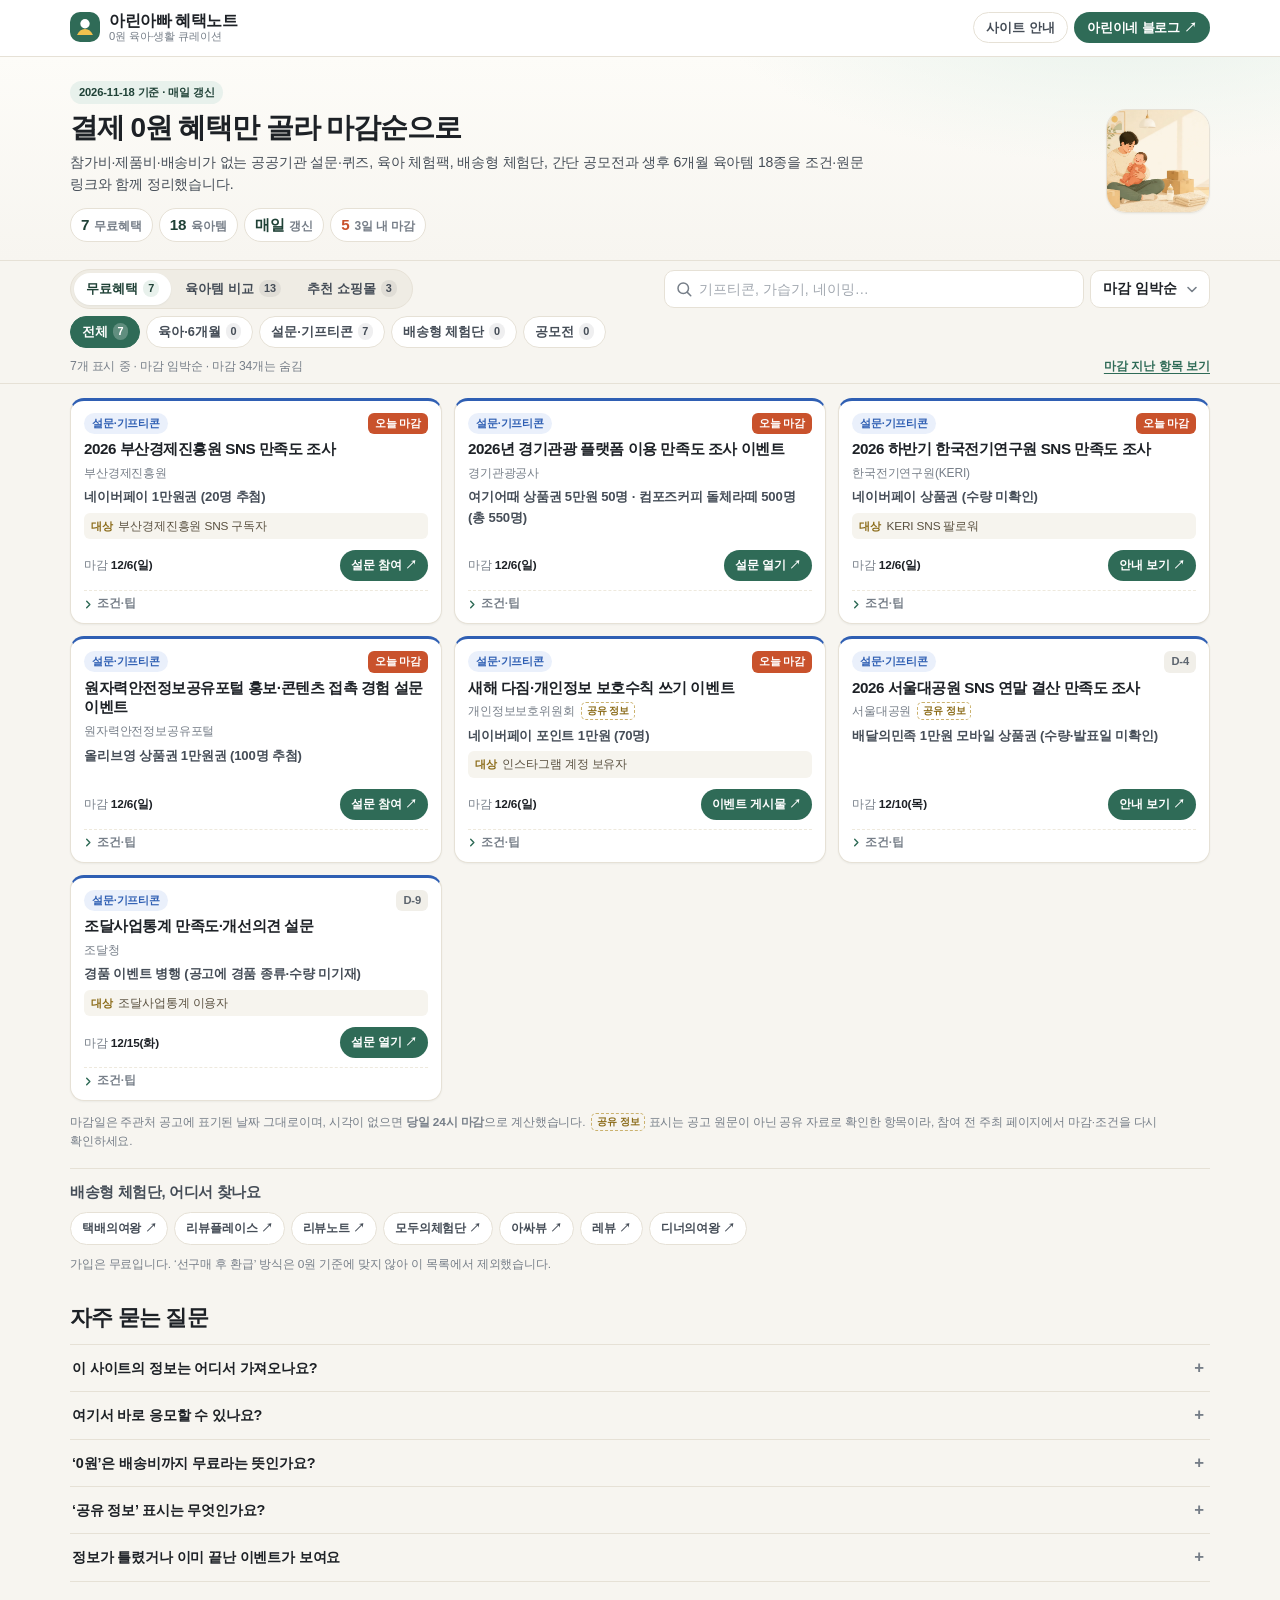
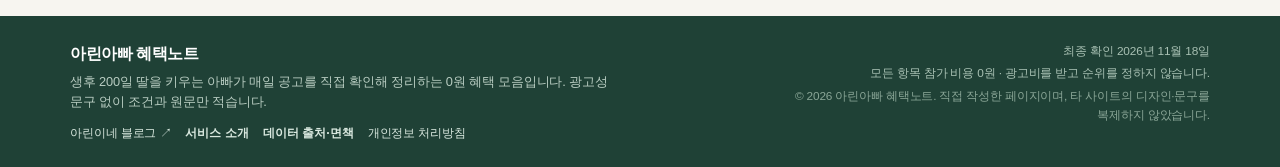
==== commit 47cee8cd: "혜택노트: 11/28 기준 41건 갱신 — 마감 지난 7건 정리, 0원 공개 8건 추가(배송형 4건: 도아엘·더마라인·잘록 톤업·YOOSOO / 설문 4건: 부산경제진흥원·개인정보" ====
--- a/index.html
+++ b/index.html
@@ -3,14 +3,14 @@
 <head>
 <meta charset="utf-8">
 <meta name="viewport" content="width=device-width, initial-scale=1">
-<title>아린아빠 혜택노트 | 0원 육아·생활 무료혜택 40건 · 육아템 18종</title>
-<meta name="description" content="결제 0원으로 참여하는 육아 체험팩, 공공기관 설문·퀴즈, 배송형 체험단, 간단 공모전 40건과 생후 6개월 육아템 18종을 마감일·조건·원문 링크로 정리했습니다. 2026년 11월 27일 기준.">
+<title>아린아빠 혜택노트 | 0원 육아·생활 무료혜택 41건 · 육아템 18종</title>
+<meta name="description" content="결제 0원으로 참여하는 육아 체험팩, 공공기관 설문·퀴즈, 배송형 체험단, 간단 공모전 41건과 생후 6개월 육아템 18종을 마감일·조건·원문 링크로 정리했습니다. 2026년 11월 28일 기준.">
 <meta name="robots" content="index, follow">
 <meta name="theme-color" content="#2f6b57">
 <link rel="canonical" href="https://arin-papa.github.io/">
 <meta property="og:type" content="website">
-<meta property="og:title" content="아린아빠 혜택노트 — 0원 육아·생활 혜택 36건">
-<meta property="og:description" content="무료혜택 40건을 마감순으로, 육아템 18종을 가격·체크포인트와 함께 한 화면에 정리했습니다.">
+<meta property="og:title" content="아린아빠 혜택노트 — 0원 육아·생활 혜택 41건">
+<meta property="og:description" content="무료혜택 41건을 마감순으로, 육아템 18종을 가격·체크포인트와 함께 한 화면에 정리했습니다.">
 <meta property="og:site_name" content="아린아빠 혜택노트">
 <meta property="og:image" content="https://arin-papa.github.io/assets/hero-og.jpg">
 <meta property="og:image:width" content="1200">
@@ -66,7 +66,7 @@
           생후 6개월 육아템 18종을 조건·원문 링크와 함께 정리했습니다.
         </p>
         <ul class="stat-chips">
-          <li><strong id="statTotal">36</strong> 무료혜택</li>
+          <li><strong id="statTotal">41</strong> 무료혜택</li>
           <li><strong id="statItems">13</strong> 육아템</li>
           <li><strong>매일</strong> 갱신</li>
           <li class="chip-soon"><strong id="statSoon">0</strong> 3일 내 마감</li>
@@ -82,7 +82,7 @@
     <div class="wrap">
       <div class="view-tabs" id="viewTabs" role="tablist" aria-label="보기">
         <button type="button" role="tab" class="view-tab is-active" data-view="events" aria-selected="true" aria-controls="view-events">
-          무료혜택 <span class="vt-count" id="vtEvents">36</span>
+          무료혜택 <span class="vt-count" id="vtEvents">41</span>
         </button>
         <button type="button" role="tab" class="view-tab" data-view="babyitems" aria-selected="false" aria-controls="view-babyitems">
           육아템 비교 <span class="vt-count">13</span>
@@ -122,15 +122,8 @@
     <p class="stale" id="staleNotice" hidden></p>
         <noscript>
       <div class="nojs">
-        <p class="nojs-title">자바스크립트를 끄고 보시는 경우 — 2026-11-27 기준 마감 전 목록</p>
+        <p class="nojs-title">자바스크립트를 끄고 보시는 경우 — 2026-11-28 기준 마감 전 목록</p>
         <ul>
-        <li><span class="nojs-cat">설문·기프티콘</span> <a href="https://form.naver.com/response/AJpHyznLro8" target="_blank" rel="noopener noreferrer">2026 홈페이지 이용자 만족도 조사</a> <span class="nojs-meta">농식품정보누리 · 마감 11/27(금) 23:30</span></li>
-        <li><span class="nojs-cat">설문·기프티콘</span> <a href="https://kon.kric.com/project/2610028_A/INDEX.asp" target="_blank" rel="noopener noreferrer">금융감독원 홈페이지 만족도·개선의견 설문조사</a> <span class="nojs-meta">금융감독원 (KRI ONLINE) · 마감 11/27(금)</span></li>
-        <li><span class="nojs-cat">설문·기프티콘</span> <a href="https://www.haman.go.kr" target="_blank" rel="noopener noreferrer">2026 함안을 빛낸 으뜸 정책 10선 설문</a> <span class="nojs-meta">함안군 · 마감 11/27(금)</span></li>
-        <li><span class="nojs-cat">설문·기프티콘</span> <a href="https://moadeuk.com/giveaways/auto-eventhouse-d85d25463cbcb6e6" target="_blank" rel="noopener noreferrer">자살유족 OX퀴즈 풀고 커피쿠폰 받자</a> <span class="nojs-meta">이천시자살예방센터 · 마감 11/27(금)</span></li>
-        <li><span class="nojs-cat">설문·기프티콘</span> <a href="https://docs.google.com/forms/d/e/1FAIpQLScbULxGiqtyLKZudfC277jBbyqD3F9ARdtvrijmKfpslPKqsw/viewform" target="_blank" rel="noopener noreferrer">가치체계 공유도 2차 조사</a> <span class="nojs-meta">국토안전관리원 · 마감 11/27(금)</span></li>
-        <li><span class="nojs-cat">설문·기프티콘</span> <a href="https://naver.me/xiLowBoz" target="_blank" rel="noopener noreferrer">세포배양식품 영상 시청 전·후 설문 이벤트</a> <span class="nojs-meta">한국소비자연맹 · 마감 11/27(금)</span></li>
-        <li><span class="nojs-cat">설문·기프티콘</span> <a href="https://forms.gle/QWdVmEYnasWsddWJ8" target="_blank" rel="noopener noreferrer">2026 지진안전 누리집 11월 퀴즈 EVENT</a> <span class="nojs-meta">행정안전부 지진안전 누리집 · 마감 11/27(금)</span></li>
         <li><span class="nojs-cat">공모전</span> <a href="https://main.kotsa.or.kr/portal/bbs/notice_view.do?bbscCode=notice&amp;bbscSeqn=18460&amp;menuCode=05010100" target="_blank" rel="noopener noreferrer">저상 좌석버스 네이밍·아이콘 공모전</a> <span class="nojs-meta">(사)한국지체장애인협회 · 마감 11/29(일)</span></li>
         <li><span class="nojs-cat">설문·기프티콘</span> <a href="https://signal.askcuri.com/v/030db12b-8106-4cfe-bb30-5f72bafe6a82" target="_blank" rel="noopener noreferrer">AI TV 경험 인터뷰 설문</a> <span class="nojs-meta">블랙후즈 · 마감 11/29(일)</span></li>
         <li><span class="nojs-cat">설문·기프티콘</span> <a href="https://www.gy1pick.kr" target="_blank" rel="noopener noreferrer">고양소식·고양원픽 독자 만족도 조사</a> <span class="nojs-meta">고양특례시 · 마감 11/29(일)</span></li>
@@ -154,14 +147,22 @@
         <li><span class="nojs-cat">배송형 체험단</span> <a href="https://tqueens.net/taste/1671608" target="_blank" rel="noopener noreferrer">[온밥엔] 떡갈비 13차 배송형 체험단</a> <span class="nojs-meta">온밥엔 (택배의여왕) · 마감 12/2(수)</span></li>
         <li><span class="nojs-cat">설문·기프티콘</span> <a href="https://job.gwangyang.go.kr" target="_blank" rel="noopener noreferrer">굿잡광양 서비스 만족도 조사</a> <span class="nojs-meta">광양시 · 마감 12/2(수)</span></li>
         <li><span class="nojs-cat">설문·기프티콘</span> <a href="https://youtu.be/vLcXqdzwsA4" target="_blank" rel="noopener noreferrer">의학 속 데이터 이야기 퀴즈 이벤트</a> <span class="nojs-meta">국가데이터처·디지털에볼루션 · 마감 12/2(수)</span></li>
+        <li><span class="nojs-cat">배송형 체험단</span> <a href="https://tqueens.net/taste/1659957" target="_blank" rel="noopener noreferrer">[더마라인] 디렉소 시카 엑소 솔루션 앰플 5 - 1차 배송형 체험단</a> <span class="nojs-meta">더마라인 (택배의여왕) · 마감 12/3(목)</span></li>
+        <li><span class="nojs-cat">배송형 체험단</span> <a href="https://tqueens.net/taste/1672068" target="_blank" rel="noopener noreferrer">[도아엘] 율무 레디언트 클레이 팩 0차 배송형 체험단</a> <span class="nojs-meta">도아엘 (택배의여왕) · 마감 12/3(목)</span></li>
         <li><span class="nojs-cat">배송형 체험단</span> <a href="https://tqueens.net/taste/1672084" target="_blank" rel="noopener noreferrer">[잘록] 비우다 스트롱 블루베리요거트맛 10차 배송형 체험단</a> <span class="nojs-meta">잘록 (택배의여왕) · 마감 12/3(목)</span></li>
+        <li><span class="nojs-cat">배송형 체험단</span> <a href="https://tqueens.net/taste/1672088" target="_blank" rel="noopener noreferrer">[잘록] 이내 글로우 래디언스 톤업 크림 11 - 1차 배송형 체험단</a> <span class="nojs-meta">잘록 (택배의여왕) · 마감 12/3(목)</span></li>
         <li><span class="nojs-cat">배송형 체험단</span> <a href="https://tqueens.net/taste/1672098" target="_blank" rel="noopener noreferrer">[제라진컴퍼니] 심플리프로즌 김페스토 매운맛 7차 배송형 체험단</a> <span class="nojs-meta">제라진컴퍼니 (택배의여왕) · 마감 12/3(목)</span></li>
         <li><span class="nojs-cat">배송형 체험단</span> <a href="https://tqueens.net/taste/1672120" target="_blank" rel="noopener noreferrer">[조은보담] 코수맥 맥문동 차 진액 5차 배송형 체험단</a> <span class="nojs-meta">조은보담 (택배의여왕) · 마감 12/3(목)</span></li>
+        <li><span class="nojs-cat">배송형 체험단</span> <a href="https://tqueens.net/taste/1672090" target="_blank" rel="noopener noreferrer">[YOOSOO] 막걸리 발효 리페어 마스크팩 배송형 체험단</a> <span class="nojs-meta">YOOSOO (택배의여왕) · 마감 12/3(목)</span></li>
         <li><span class="nojs-cat">공모전</span> <a href="https://form.naver.com/response/JsbhhcPWUcK" target="_blank" rel="noopener noreferrer">「신청주의 개선」 정책브랜드 명칭·슬로건 공모전</a> <span class="nojs-meta">보건복지부 · 마감 12/4(금)</span></li>
         <li><span class="nojs-cat">설문·기프티콘</span> <a href="https://forms.gle/d4qEg4VeLMq3tfbU6" target="_blank" rel="noopener noreferrer">부산 시민열린마루 홈페이지 개선의견 이벤트</a> <span class="nojs-meta">부산광역시 · 마감 12/4(금)</span></li>
+        <li><span class="nojs-cat">설문·기프티콘</span> <a href="https://www.kihasa.re.kr/dataportal/kor/board/BoardDetail.html?board_class=BOARD02&amp;board_seq=11266" target="_blank" rel="noopener noreferrer">2026년 보건복지데이터포털 11월 퀴즈 이벤트</a> <span class="nojs-meta">한국보건사회연구원 보건복지데이터포털 · 마감 12/4(금)</span></li>
         <li><span class="nojs-cat">설문·기프티콘</span> <a href="https://nps-event.taeris.co.kr/" target="_blank" rel="noopener noreferrer">국민연금공단·대한노인회 기초연금 온라인 간편신청 초성퀴즈</a> <span class="nojs-meta">국민연금공단·대한노인회 중앙회 · 마감 12/4(금)</span></li>
+        <li><span class="nojs-cat">설문·기프티콘</span> <a href="https://forms.gle/e2s8tUcvsTrSQhXB9" target="_blank" rel="noopener noreferrer">2026 부산경제진흥원 SNS 만족도 조사</a> <span class="nojs-meta">부산경제진흥원 · 마감 12/6(일)</span></li>
         <li><span class="nojs-cat">설문·기프티콘</span> <a href="https://ggtour.or.kr/information/event/64383c1d-f83a-4984-bcf1-1a3b5d0cbbcd" target="_blank" rel="noopener noreferrer">2026년 경기관광 플랫폼 이용 만족도 조사 이벤트</a> <span class="nojs-meta">경기관광공사 · 마감 12/6(일)</span></li>
+        <li><span class="nojs-cat">설문·기프티콘</span> <a href="https://m.blog.naver.com/keri_on/224475445198" target="_blank" rel="noopener noreferrer">2026 하반기 한국전기연구원 SNS 만족도 조사</a> <span class="nojs-meta">한국전기연구원(KERI) · 마감 12/6(일)</span></li>
         <li><span class="nojs-cat">설문·기프티콘</span> <a href="https://forms.gle/miBhNcurPKhHtmZR6" target="_blank" rel="noopener noreferrer">원자력안전정보공유포털 홍보·콘텐츠 접촉 경험 설문 이벤트</a> <span class="nojs-meta">원자력안전정보공유포털 · 마감 12/6(일)</span></li>
+        <li><span class="nojs-cat">설문·기프티콘</span> <a href="https://www.instagram.com/p/DgJSmP0GSIS" target="_blank" rel="noopener noreferrer">새해 다짐·개인정보 보호수칙 쓰기 이벤트</a> <span class="nojs-meta">개인정보보호위원회 · 마감 12/6(일)</span></li>
         <li><span class="nojs-cat">설문·기프티콘</span> <a href="https://moadeuk.com/giveaways/auto-allcon-294f6f7818f93275" target="_blank" rel="noopener noreferrer">2026 서울대공원 SNS 연말 결산 만족도 조사</a> <span class="nojs-meta">서울대공원 · 마감 12/10(목)</span></li>
         <li><span class="nojs-cat">설문·기프티콘</span> <a href="https://naver.me/58qm5d7i" target="_blank" rel="noopener noreferrer">조달사업통계 만족도·개선의견 설문</a> <span class="nojs-meta">조달청 · 마감 12/15(화)</span></li>
         </ul>
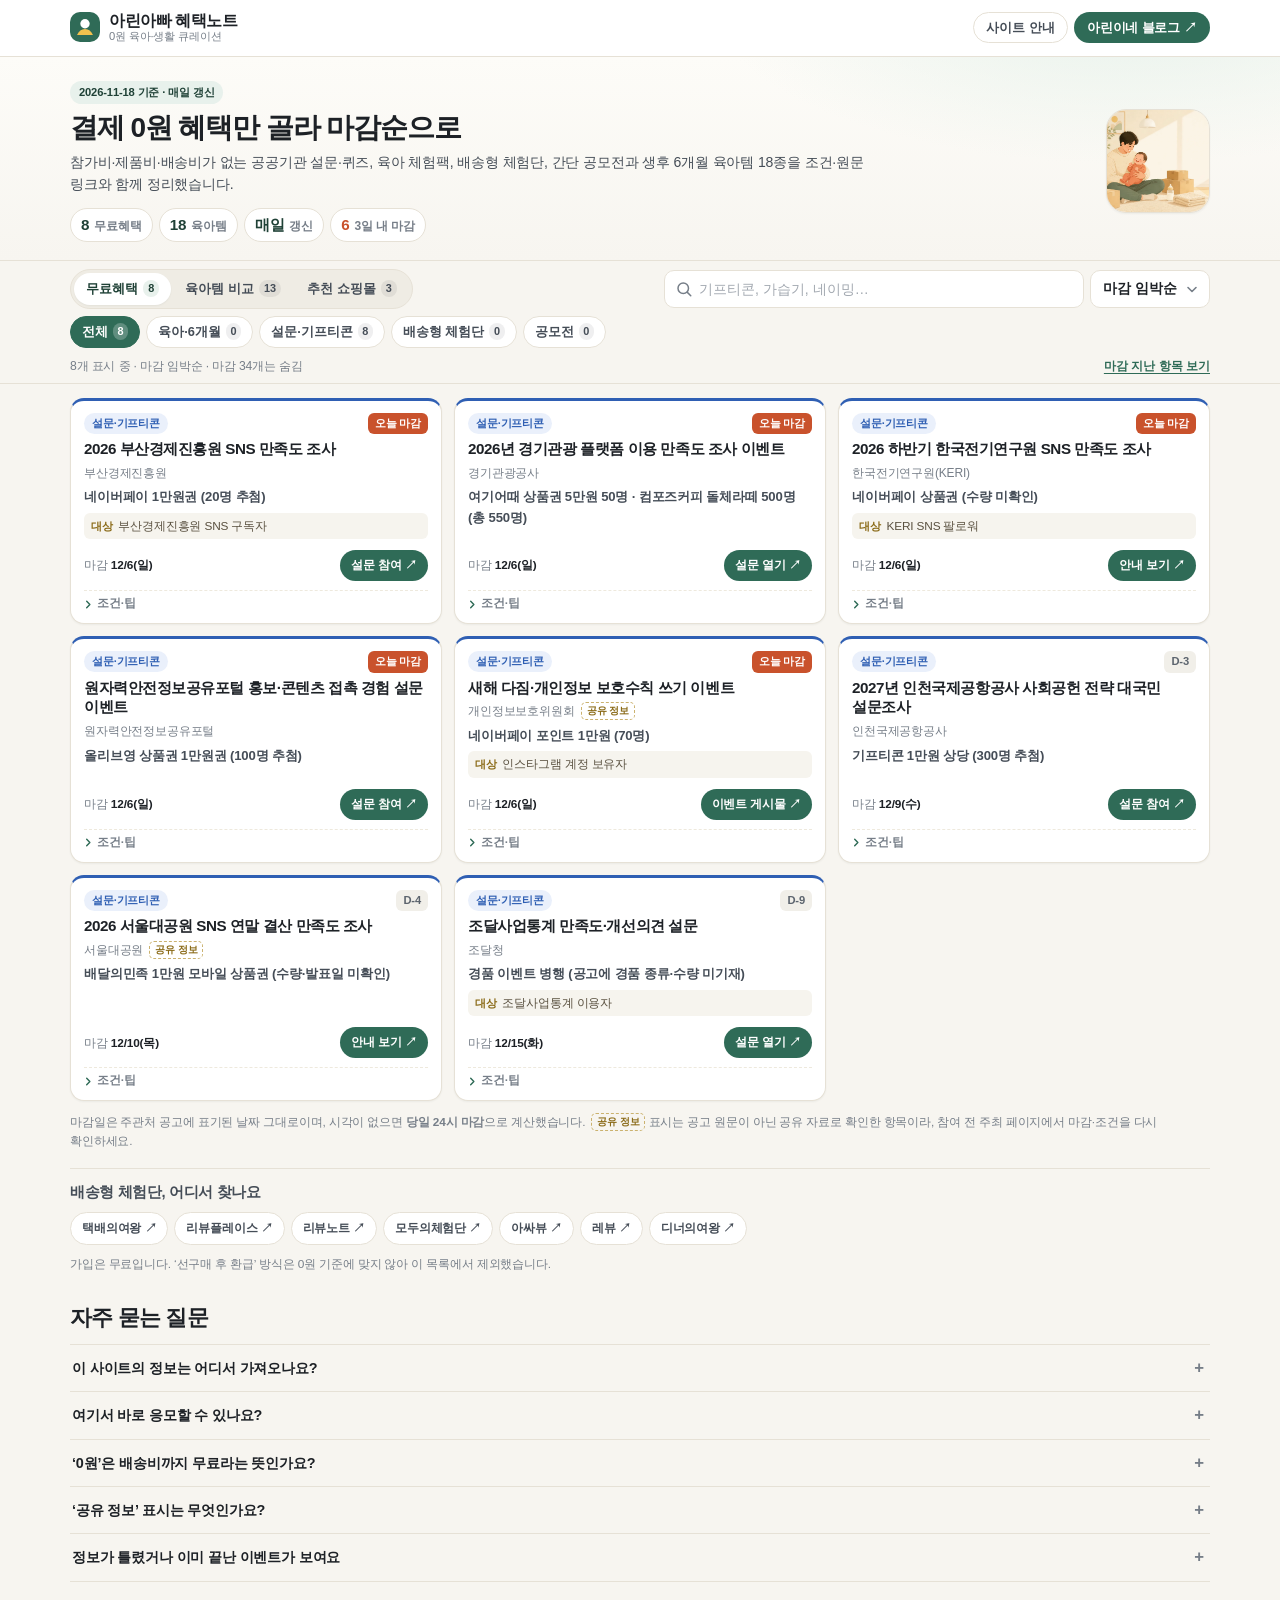
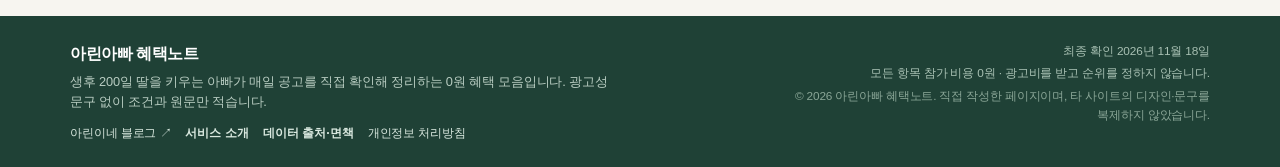
==== commit a5867f33: "혜택노트: 인천국제공항공사 2027 사회공헌 전략 대국민 설문(1만원 300명, ~12/9) 추가 — 42건" ====
--- a/index.html
+++ b/index.html
@@ -3,14 +3,14 @@
 <head>
 <meta charset="utf-8">
 <meta name="viewport" content="width=device-width, initial-scale=1">
-<title>아린아빠 혜택노트 | 0원 육아·생활 무료혜택 41건 · 육아템 18종</title>
-<meta name="description" content="결제 0원으로 참여하는 육아 체험팩, 공공기관 설문·퀴즈, 배송형 체험단, 간단 공모전 41건과 생후 6개월 육아템 18종을 마감일·조건·원문 링크로 정리했습니다. 2026년 11월 28일 기준.">
+<title>아린아빠 혜택노트 | 0원 육아·생활 무료혜택 42건 · 육아템 18종</title>
+<meta name="description" content="결제 0원으로 참여하는 육아 체험팩, 공공기관 설문·퀴즈, 배송형 체험단, 간단 공모전 42건과 생후 6개월 육아템 18종을 마감일·조건·원문 링크로 정리했습니다. 2026년 11월 28일 기준.">
 <meta name="robots" content="index, follow">
 <meta name="theme-color" content="#2f6b57">
 <link rel="canonical" href="https://arin-papa.github.io/">
 <meta property="og:type" content="website">
 <meta property="og:title" content="아린아빠 혜택노트 — 0원 육아·생활 혜택 41건">
-<meta property="og:description" content="무료혜택 41건을 마감순으로, 육아템 18종을 가격·체크포인트와 함께 한 화면에 정리했습니다.">
+<meta property="og:description" content="무료혜택 42건을 마감순으로, 육아템 18종을 가격·체크포인트와 함께 한 화면에 정리했습니다.">
 <meta property="og:site_name" content="아린아빠 혜택노트">
 <meta property="og:image" content="https://arin-papa.github.io/assets/hero-og.jpg">
 <meta property="og:image:width" content="1200">
@@ -66,7 +66,7 @@
           생후 6개월 육아템 18종을 조건·원문 링크와 함께 정리했습니다.
         </p>
         <ul class="stat-chips">
-          <li><strong id="statTotal">41</strong> 무료혜택</li>
+          <li><strong id="statTotal">42</strong> 무료혜택</li>
           <li><strong id="statItems">13</strong> 육아템</li>
           <li><strong>매일</strong> 갱신</li>
           <li class="chip-soon"><strong id="statSoon">0</strong> 3일 내 마감</li>
@@ -82,7 +82,7 @@
     <div class="wrap">
       <div class="view-tabs" id="viewTabs" role="tablist" aria-label="보기">
         <button type="button" role="tab" class="view-tab is-active" data-view="events" aria-selected="true" aria-controls="view-events">
-          무료혜택 <span class="vt-count" id="vtEvents">41</span>
+          무료혜택 <span class="vt-count" id="vtEvents">42</span>
         </button>
         <button type="button" role="tab" class="view-tab" data-view="babyitems" aria-selected="false" aria-controls="view-babyitems">
           육아템 비교 <span class="vt-count">13</span>
@@ -163,6 +163,7 @@
         <li><span class="nojs-cat">설문·기프티콘</span> <a href="https://m.blog.naver.com/keri_on/224475445198" target="_blank" rel="noopener noreferrer">2026 하반기 한국전기연구원 SNS 만족도 조사</a> <span class="nojs-meta">한국전기연구원(KERI) · 마감 12/6(일)</span></li>
         <li><span class="nojs-cat">설문·기프티콘</span> <a href="https://forms.gle/miBhNcurPKhHtmZR6" target="_blank" rel="noopener noreferrer">원자력안전정보공유포털 홍보·콘텐츠 접촉 경험 설문 이벤트</a> <span class="nojs-meta">원자력안전정보공유포털 · 마감 12/6(일)</span></li>
         <li><span class="nojs-cat">설문·기프티콘</span> <a href="https://www.instagram.com/p/DgJSmP0GSIS" target="_blank" rel="noopener noreferrer">새해 다짐·개인정보 보호수칙 쓰기 이벤트</a> <span class="nojs-meta">개인정보보호위원회 · 마감 12/6(일)</span></li>
+        <li><span class="nojs-cat">설문·기프티콘</span> <a href="https://form.naver.com/response/4eB7DF26rdL" target="_blank" rel="noopener noreferrer">2027년 인천국제공항공사 사회공헌 전략 대국민 설문조사</a> <span class="nojs-meta">인천국제공항공사 · 마감 12/9(수)</span></li>
         <li><span class="nojs-cat">설문·기프티콘</span> <a href="https://moadeuk.com/giveaways/auto-allcon-294f6f7818f93275" target="_blank" rel="noopener noreferrer">2026 서울대공원 SNS 연말 결산 만족도 조사</a> <span class="nojs-meta">서울대공원 · 마감 12/10(목)</span></li>
         <li><span class="nojs-cat">설문·기프티콘</span> <a href="https://naver.me/58qm5d7i" target="_blank" rel="noopener noreferrer">조달사업통계 만족도·개선의견 설문</a> <span class="nojs-meta">조달청 · 마감 12/15(화)</span></li>
         </ul>
